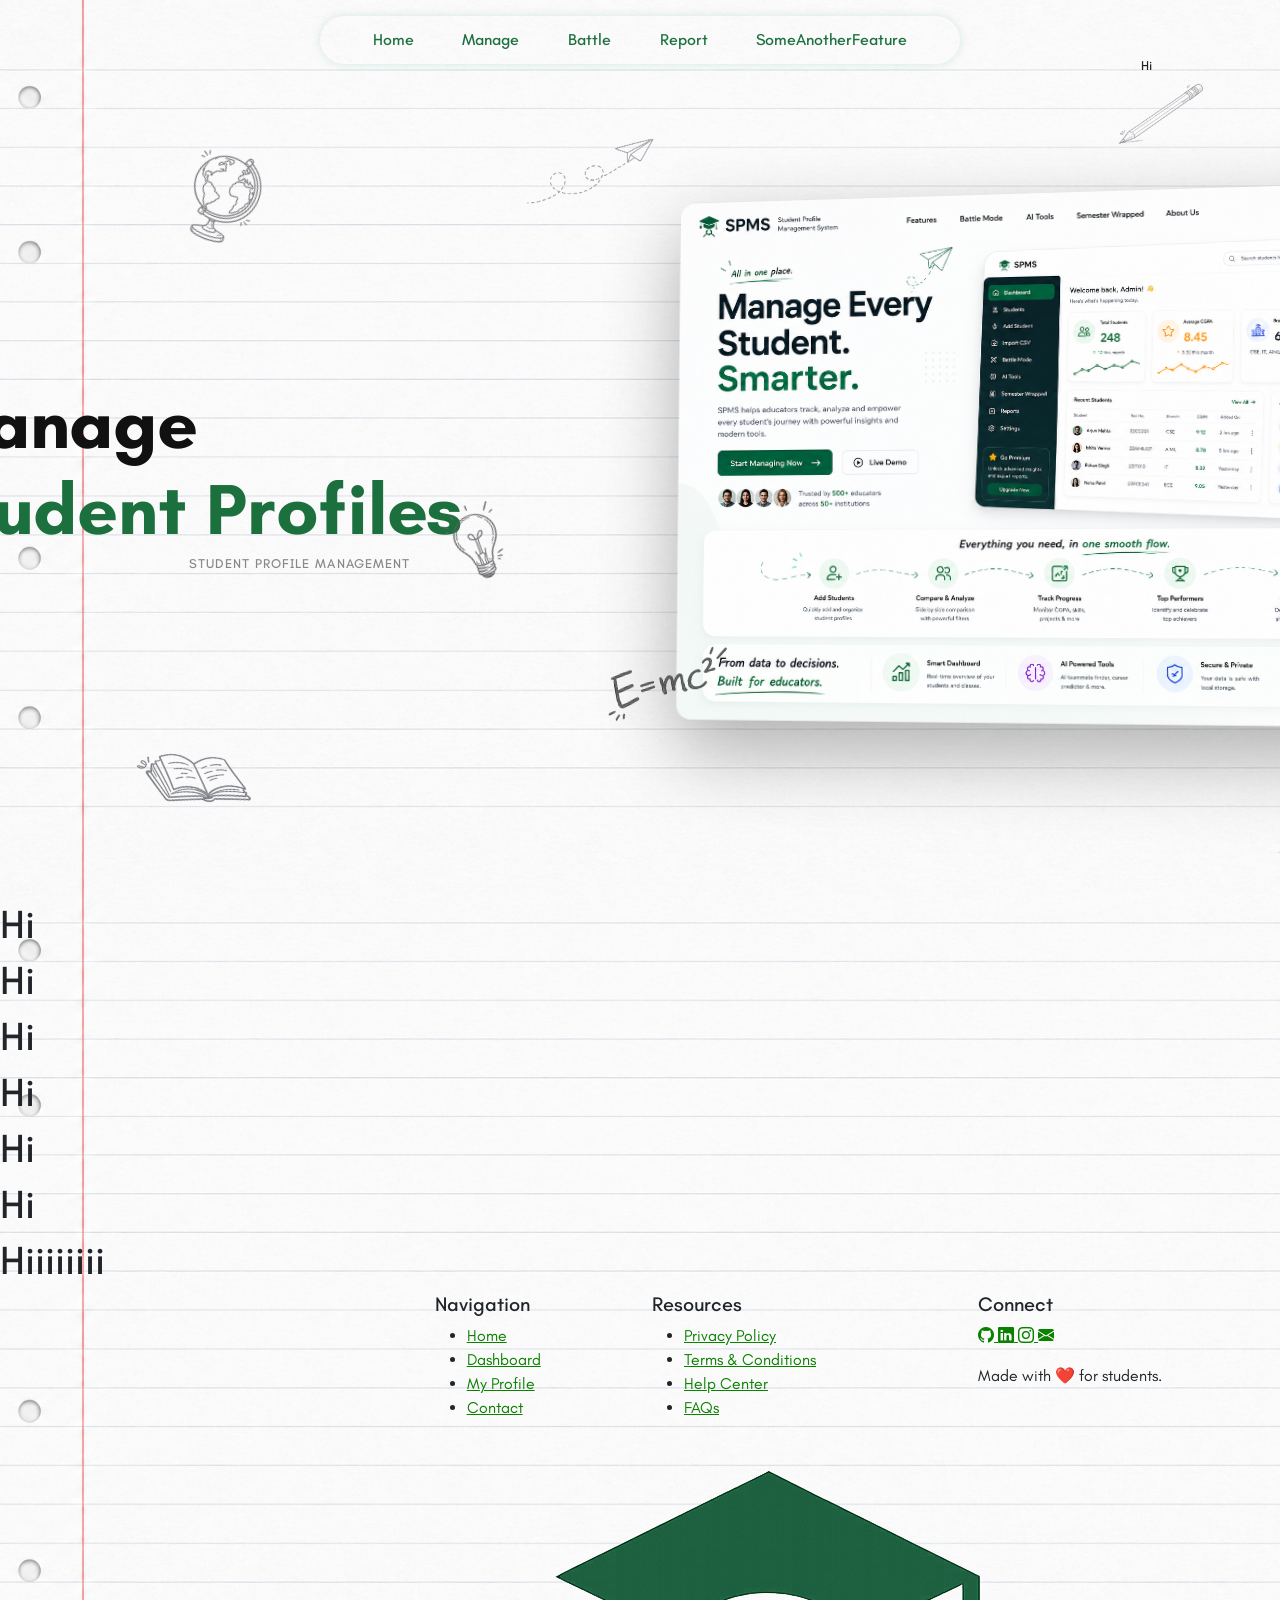
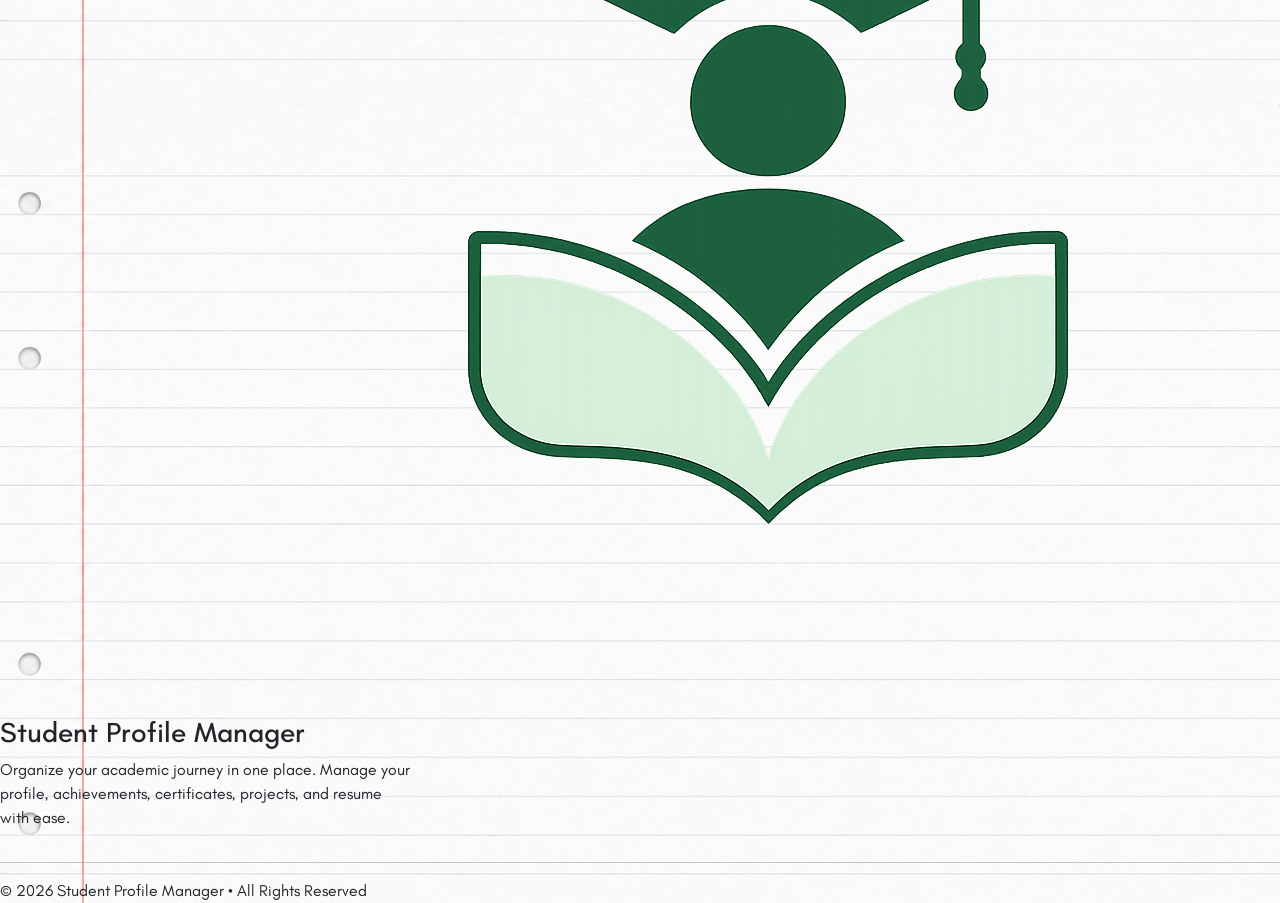
==== pages/index.html @ 8d32bf12 "Index page still left" ====
<!doctype html>
<html lang="en">

<head>
  <meta charset="UTF-8" />
  <meta name="viewport" content="width=device-width, initial-scale=1.0" />
  <title>Nodus</title>
  <!-- Google Font -->
  <link rel="preconnect" href="https://fonts.googleapis.com" />
  <link rel="preconnect" href="https://fonts.gstatic.com" crossorigin />
  <link
    href="https://fonts.googleapis.com/css2?family=Space+Grotesk:wght@400;500;700&family=Teachers:ital,wght@0,400..800;1,400..800&display=swap"
    rel="stylesheet" />

  <link href="https://cdn.jsdelivr.net/npm/bootstrap@5.3.7/dist/css/bootstrap.min.css" rel="stylesheet" />

  <!-- all the links -->
  <link rel="icon" href="../files/assets/logo_whitebg.png" />
  <link rel="stylesheet" href="../style/style.css" />
  <link rel="stylesheet" href="../style/index.css" />

  <!-- Lordicon -->
  <script src="https://cdn.lordicon.com/lordicon.js"></script>
</head>

<body>
  <div id="splash-overlay">
    <div id="splash-logo">
      <img src="../files/assets/logo_text.png" alt="nodus" />
    </div>
  </div>

  <div class="container">
    <div class="header">
      <nav class="navbar">
        <a href="index.html">Home</a>
        <a href="developing.html">Manage</a>
        <a href="developing.html">Battle</a>
        <a href="developing.html">Report</a>
        <a href="developing.html">SomeAnotherFeature</a>
      </nav>

      <!-- Profile Icon with Dropdown -->
      <div class="profile-wrapper">
        <lord-icon src="https://cdn.lordicon.com/bushiqea.json" trigger="hover" colors="primary:#008200"
          style="width: 38px; height: 38px; cursor: pointer">
        </lord-icon>

        <div class="profile-info">
          <span class="profile-name" id="profileName">Hi </span>
          <span class="profile-role" id="profileRole"></span>
        </div>

        <div class="profile-dropdown">
          <div class="dropdown-card">
            <button class="dropdown-item switch" onclick="switchUser()">
              <svg xmlns="http://www.w3.org/2000/svg" width="16" height="16" fill="currentColor" class="bi bi-people"
                viewBox="0 0 16 16">
                <path
                  d="M15 14s1 0 1-1-1-4-5-4-5 3-5 4 1 1 1 1zm-7.978-1L7 12.996c.001-.264.167-1.03.76-1.72C8.312 10.629 9.282 10 11 10c1.717 0 2.687.63 3.24 1.276.593.69.758 1.457.76 1.72l-.008.002-.014.002zM11 7a2 2 0 1 0 0-4 2 2 0 0 0 0 4m3-2a3 3 0 1 1-6 0 3 3 0 0 1 6 0M6.936 9.28a6 6 0 0 0-1.23-.247A7 7 0 0 0 5 9c-4 0-5 3-5 4q0 1 1 1h4.216A2.24 2.24 0 0 1 5 13c0-1.01.377-2.042 1.09-2.904.243-.294.526-.569.846-.816M4.92 10A5.5 5.5 0 0 0 4 13H1c0-.26.164-1.03.76-1.724.545-.636 1.492-1.256 3.16-1.275ZM1.5 5.5a3 3 0 1 1 6 0 3 3 0 0 1-6 0m3-2a2 2 0 1 0 0 4 2 2 0 0 0 0-4" />
              </svg>
              Switch User
            </button>

            <button class="dropdown-item logout" onclick="logoutUser()">
              <svg xmlns="http://www.w3.org/2000/svg" width="16" height="16" fill="currentColor"
                class="bi bi-box-arrow-left" viewBox="0 0 16 16">
                <path fill-rule="evenodd"
                  d="M6 12.5a.5.5 0 0 0 .5.5h8a.5.5 0 0 0 .5-.5v-9a.5.5 0 0 0-.5-.5h-8a.5.5 0 0 0-.5.5v2a.5.5 0 0 1-1 0v-2A1.5 1.5 0 0 1 6.5 2h8A1.5 1.5 0 0 1 16 3.5v9a1.5 1.5 0 0 1-1.5 1.5h-8A1.5 1.5 0 0 1 5 12.5v-2a.5.5 0 0 1 1 0z" />
                <path fill-rule="evenodd"
                  d="M.146 8.354a.5.5 0 0 1 0-.708l3-3a.5.5 0 1 1 .708.708L1.707 7.5H10.5a.5.5 0 0 1 0 1H1.707l2.147 2.146a.5.5 0 0 1-.708.708z" />
              </svg>
              Logout
            </button>
          </div>
        </div>
      </div>
    </div>





<!-- **********LEFT GRID********** -->
    <div class="heroSectionLeft">
      <div class="hero-f-content">
        <div class="text-box">
          <span class="text-line top visible" id="topText"></span>
          <span class="text-line bottom visible" id="bottomText"></span>
        </div>
        <p class="hero-label">Student Profile Management</p>
      </div>

      <div class="signin-doodles" aria-hidden="true">
        <img src="../files/assets/doodle/flying_plane_bw.png" class="doodle plane" alt="" />
        <img src="../files/assets/doodle/book_bw.png" class="doodle book" alt="" />
        <img src="../files/assets/doodle/light_bulb_bw.png" class="doodle bulb" alt="" />
        <img src="../files/assets/doodle/formula_bw.png" class="doodle formula" alt="" />
        <img src="../files/assets/doodle/globe_bw.png" class="doodle globe" alt="" />
        <img src="../files/assets/doodle/pencil_bw.png" class="doodle pencil" alt="" />
      </div>
    </div>

    <div class="heroSectionRight">
      <!-- // tilt on hover // -->
      <div class="hero-shot-wrap">
        <div class="shot-stage" id="shotStage">
          <img id="shotImg" class="shot-img" src="../files/assets/temp_UI.png" alt="describe the image here" />
          <div class="shot-glare" id="shotGlare"></div>
        </div>
      </div>
    </div>
  </div>

  <h1>Hi</h1>
  <h1>Hi</h1>
  <h1>Hi</h1>
  <h1>Hi</h1>
  <h1>Hi</h1>
  <h1>Hi</h1>
  <h1>Hiiiiiiii</h1>
  <!-- Bootstrap Icons -->
  <link rel="stylesheet" href="https://cdn.jsdelivr.net/npm/bootstrap-icons@1.11.3/font/bootstrap-icons.min.css" />

  <footer class="footer">
    <div class="foot-container">
      <div class="row gy-4">
        <!-- Logo -->
        <div class="col-lg-4">
          <h3 class="footer-logo">
            <img src="../files/assets/logo.png" alt="Logo" class="footer-logo-img" />
            Student Profile Manager
          </h3>

          <p>
            Organize your academic journey in one place. Manage your profile,
            achievements, certificates, projects, and resume with ease.
          </p>
        </div>

        <!-- Navigation -->
        <div class="col-lg-2 col-md-4">
          <h5>Navigation</h5>

          <ul class="footer-links">
            <li><a href="index.html">Home</a></li>
            <li><a href="dashboard.html">Dashboard</a></li>
            <li><a href="profile.html">My Profile</a></li>
            <li><a href="contact.html">Contact</a></li>
          </ul>
        </div>

        <!-- Resources -->
        <div class="col-lg-3 col-md-4">
          <h5>Resources</h5>

          <ul class="footer-links">
            <li><a href="#">Privacy Policy</a></li>
            <li><a href="#">Terms & Conditions</a></li>
            <li><a href="#">Help Center</a></li>
            <li><a href="#">FAQs</a></li>
          </ul>
        </div>

        <!-- Social -->
        <div class="col-lg-3 col-md-4">
          <h5>Connect</h5>

          <div class="social-links">
            <a href="https://github.com/" target="_blank">
              <i class="bi bi-github"></i>
            </a>

            <a href="https://linkedin.com/in/" target="_blank">
              <i class="bi bi-linkedin"></i>
            </a>

            <a href="https://instagram.com/" target="_blank">
              <i class="bi bi-instagram"></i>
            </a>

            <a href="mailto:yourmail@gmail.com">
              <i class="bi bi-envelope-fill"></i>
            </a>
          </div>

          <p class="mt-3 mb-0">Made with ❤️ for students.</p>
        </div>
      </div>

      <hr />

      <div class="footer-bottom">
        © 2026 Student Profile Manager • All Rights Reserved
      </div>
    </div>
  </footer>

  <script src="../scripts/index.js"></script>
</body>

</html>
---- style/style.css ----
* {
    font-family: "Teachers", sans-serif;
}


a:link {
    color: #0b8100;
}

a:visited {
    color: #19703fc0;
}

.input_box {
    width: 15vw;
    padding: 10px;
    text-align: center;
    border: 1px solid #ccc;
    border-radius: 8px;
    box-sizing: border-box;
}

.h1{
    color: #008200;
}

.navbar {
    width: 50vw;
    padding: 12px 24px;
    display: flex;
    justify-content: space-evenly;
    align-items: center;
    gap: 20px;

    border-radius: 2vw;
    box-shadow: 0.1px 0.1px 10px #239f7631;

    position: sticky;
    top: 16px;
    z-index: 100;
}

.navbar a {
    font-weight: 500;
    color: #1c703e;
    text-decoration: none;
    border-radius: 8px;
    transition: background 0.2s, color 0.2s, transform 0.15s;
    position: relative;
}

.navbar a::after {
    content: '';
    position: absolute;
    bottom: -2px;
    left: 10%;
    width: 0%;
    height: 2px;
    background: #1c703e;
    border-radius: 2px;
    transition: width 0.25s ease;
    /* Wobbly hand-drawn feel */
    clip-path: polygon(0 40%, 100% 0%, 100% 60%, 0% 100%);
}

.navbar a:hover::after {
    width: 80%;
}

.navbar a:hover {
    color: #005a00;
    transform: translateY(-1px);
}

/* Fix visited/link — both same green */
.navbar a:link,
.navbar a:visited {
    color: #1c703e;
    text-decoration: none;
}

.navbar a:active {
    transform: translateY(0px);
}


.profile-wrapper {
    margin-top: 10px;
    flex-direction: column;
    align-items: center;
    gap: 4px;
}

.profile-info {
    display: flex;
    flex-direction: column;
    align-items: center;
    line-height: 1.3;
}

.profile-name {
    font-size: 13px;
    font-weight: 500;
    color: #222;
}

.profile-role {
    font-size: 11px;
    font-weight: 300;
    color: #888;
}




/* ── Profile Dropdown ── */

.header {
  position: relative;
}

.profile-wrapper {
    z-index: 10;
  position: absolute;
  right: 2rem;
  top: 50%;
  transform: translateY(-50%);
  display: flex;
  align-items: center;
  cursor: pointer;
}

.profile-dropdown {
  display: flex;
  flex-direction: column;
  position: absolute;
  top: 100%;
  padding-top: 8px;
  right: 0;
  z-index: 100;
  opacity: 0;
  pointer-events: none;
  transform: translateY(-6px);
  transition: opacity 0.2s ease-in-out, transform 0.2s ease-in-out;
}

/* show dropdown on hover */
.profile-wrapper:hover .profile-dropdown {
  opacity: 1;
  pointer-events: all;
  transform: translateY(0);
}

.dropdown-card {
  background: #fff;
  border: 1px solid #e5e5e5;
  border-radius: 10px;
  overflow: hidden;
  width: fit-content;
  box-shadow: 0 8px 24px rgba(0, 0, 0, 0.10);
}

.dropdown-item {
  display: flex;
  align-items: center;
  gap: 10px;
  padding: 12px 16px;
  background: none;
  border: none;
  font-size: 14px;
  font-weight: 700;
  color: #333;
  cursor: pointer;
  text-align: left;
  width: 100%;
  white-space: nowrap;
  transition: background 0.15s ease-in-out;
}

.dropdown-item.switch {
  color: #1c703e;
}

.dropdown-item.switch:hover {
  background: #f0faf6;
}

.dropdown-item.logout {
  color: #c0392b;
}

.dropdown-item.logout:hover {
  background: #fff0ef;
}
---- style/index.css ----
* {
  margin: 0;
  padding: 0;
}

body {
  width: 100%;
  height: 100%;
  overflow-x: hidden;
  background: url('../files/assets/page_bg.png');
  background-size: contain;
}

/*SPLASH SCREEN */
#splash-overlay {
  position: fixed;
  inset: 0;
  background: #fdfdfd;
  display: flex;
  align-items: center;
  justify-content: center;
  z-index: 9999;
  animation: splashFade 0.5s ease 1.4s forwards;
  pointer-events: none;
}

#splash-logo {
  animation: logoBurst 1s cubic-bezier(0.22, 1, 0.36, 1) 0.1s both;
}

#splash-logo img {
  width: 20vw;
}

@keyframes logoBurst {
  0% {
    transform: scale(0.15);
    opacity: 0;
  }

  60% {
    transform: scale(1.08);
    opacity: 1;
  }

  80% {
    transform: scale(0.97);
  }

  100% {
    transform: scale(1);
    opacity: 1;
  }
}

@keyframes splashFade {
  0% {
    opacity: 1;
  }

  100% {
    opacity: 0;
    visibility: hidden;
  }
}



/* main */
.container {
  display: grid;
  grid-template-rows: 70px 1fr;
  grid-template-columns: 55% 45%;
  height: 100vh;
  width: 100vw;
}

.header {
  display: flex;
  justify-content: center;
  align-items: center;
  grid-row: 1/2;
  grid-column: 1/3;
}

.heroSectionLeft {
  grid-row: 2/3;
  grid-column: 1/2;
  display: flex;
  align-items: center;
  padding-left: 6vw;
}

.hero-text-content {
  display: flex;
  flex-direction: column;
  gap: 20px;
}

.hero-label {
  margin-left: 30px;
  font-size: 13px;
  font-weight: 500;
  letter-spacing: 0.08em;
  text-transform: uppercase;
  color: #888;
}

.heroSectionRight {
  grid-row: 2/3;
  grid-column: 2/3;
}



.hero-shot-wrap {
  padding: 10px;
  top: 12vh;
  right: 3vw;
  display: flex;
  flex-direction: column;
  align-items: center;
  position: relative;
}

.shot-stage {
  --rx: 4deg;
  /* resting tilt on X axis   */
  --ry: -8deg;
  /* resting tilt on Y axis   */
  --tz: 0px;
  /* push-back depth on hover */
  position: relative;
  width: 100%;
  perspective: 1800px;
}

.shot-img {
  width: 50rem;
  display: block;
  transform: rotateX(var(--rx)) rotateY(var(--ry)) translateZ(var(--tz));
  transform-style: preserve-3d;
  transition: transform 0.35s cubic-bezier(0.22, 1, 0.36, 1);
  will-change: transform;
  border-radius: 16px;
  border: 1px solid rgba(15, 23, 32, 0.08);
  box-shadow: 0 30px 80px rgba(0, 0, 0, 0.308);
}

.shot-glare {
  position: absolute;
  inset: 0;
  border-radius: 16px;
  pointer-events: none;
  transition: opacity 0.3s ease;
}




/* Text wala div */

.text-box {
  margin-left: -15rem;

  display: inline-block;
  text-align: left;
}

.text-line {
  display: block;
  font-size: 8vh;
  font-weight: 700;
  line-height: 1.2;
  transition: opacity 0.4s ease, transform 0.4s ease;
}

.text-line.top {
  color: #111;
}

.text-line.bottom {
  color: #1c703e;
}

/* green */

.text-line.hidden {
  opacity: 0;
  transform: translateY(-12px);
}

.text-line.visible {
  opacity: 1;
  transform: translateY(0);
}



.doodle {
  position: absolute;
  pointer-events: none;
  z-index: 1;
  animation: doodleFloat 20s linear infinite;


}

.book {
  transform: rotate(10deg);
  left: 5%;
  bottom: 5%;
  width: 20vw;
}

.plane {
  left: 35%;
  top: 10%;
  width: 20vw;
}

.pencil {
  right: 5%;
  top: 8%;
  width: 10vw;
}

.globe {
  transform: rotate(20deg);
  right: 75%;
  top: 15%;
  width: 15vw;
}

.bulb {
  transform: rotate(-20deg);
  right: 55%;
  width: 15vw;
}


.formula {
  transform: rotate(-10deg);
  left: 40%;
  top: 65%;
  width: 25vw;
}




@keyframes doodleFloat {

  0% {
    transform: translateY(0px) rotate(0deg);
  }

  15% {
    transform: translateY(-4px) rotate(2deg);
  }

  30% {
    transform: translateY(-8px) rotate(5deg);
  }

  45% {
    transform: translateY(-14px) rotate(2deg);
  }

  50% {
    transform: translateY(-16px) rotate(0deg);
  }

  60% {
    transform: translateY(-14px) rotate(-2deg);
  }

  75% {
    transform: translateY(-8px) rotate(-5deg);
  }

  90% {
    transform: translateY(-3px) rotate(-2deg);
  }

  100% {
    transform: translateY(0px) rotate(0deg);
  }


}
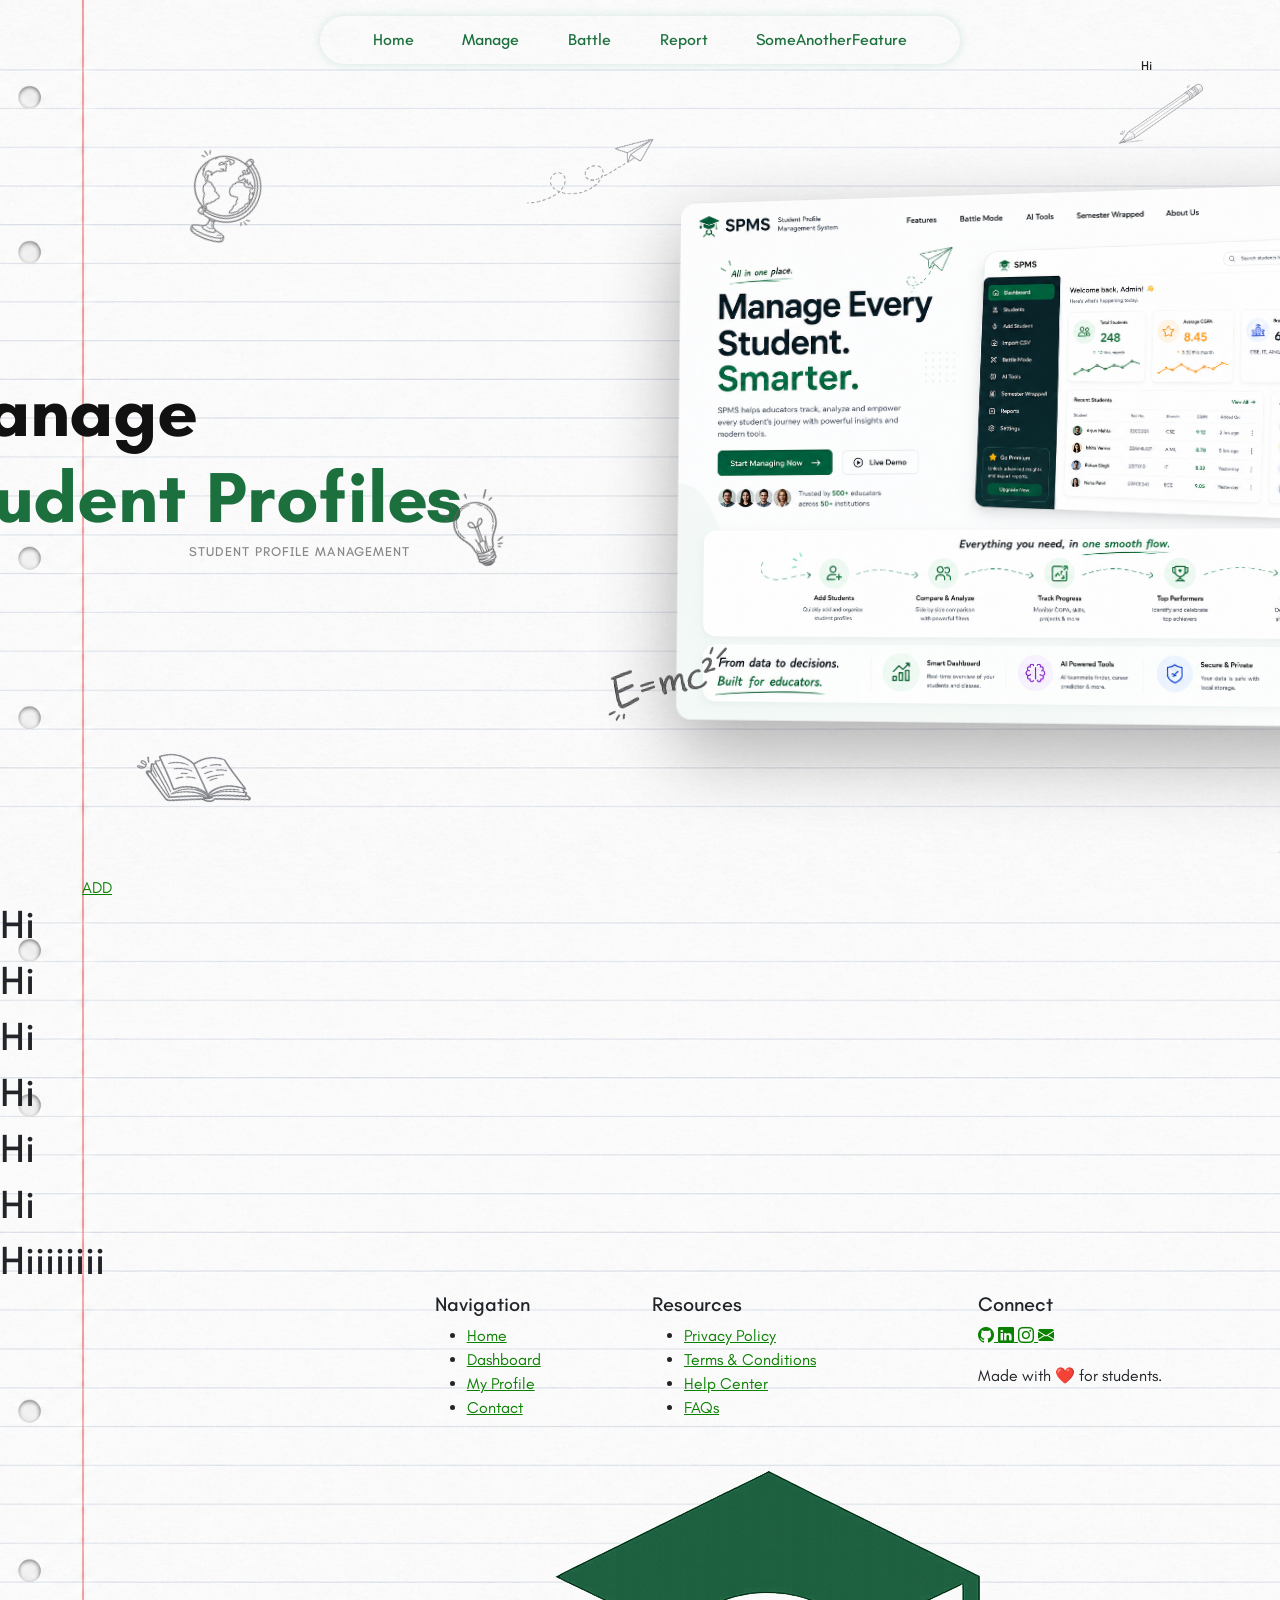
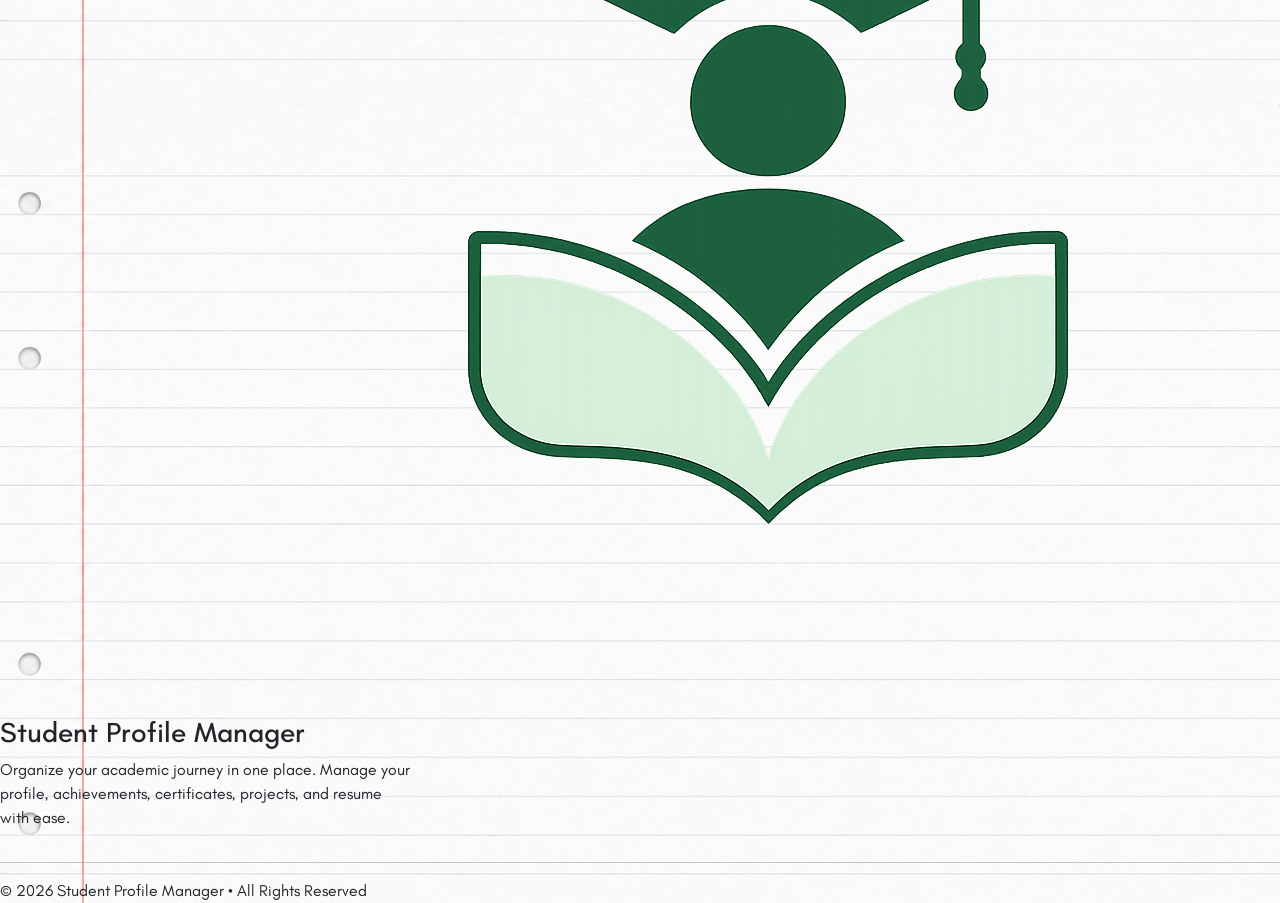
==== commit 0c97e7f4: "add form" ====
--- a/pages/index.html
+++ b/pages/index.html
@@ -79,7 +79,7 @@
 
 
 
-
+<a href="add.html">ADD</a>
 
 <!-- **********LEFT GRID********** -->
     <div class="heroSectionLeft">
@@ -144,9 +144,9 @@
 
           <ul class="footer-links">
             <li><a href="index.html">Home</a></li>
-            <li><a href="dashboard.html">Dashboard</a></li>
-            <li><a href="profile.html">My Profile</a></li>
-            <li><a href="contact.html">Contact</a></li>
+            <li><a href="developing.html">Dashboard</a></li>
+            <li><a href="developing.html">My Profile</a></li>
+            <li><a href="developing.html">Contact</a></li>
           </ul>
         </div>
 
--- a/style/style.css
+++ b/style/style.css
@@ -1,5 +1,20 @@
 * {
     font-family: "Teachers", sans-serif;
+}
+
+
+.submit {
+    grid-column: 1 / -1;
+    padding: 12px 25px;
+    background-color: #1a6f3e;
+    color: white;
+    border: none;
+    border-radius: 8px;
+    cursor: pointer;
+}
+
+.submit:hover {
+    background-color: #145630;
 }
 
 
@@ -20,7 +35,7 @@
     box-sizing: border-box;
 }
 
-.h1{
+.h1 {
     color: #008200;
 }
 
@@ -116,79 +131,79 @@
 /* ── Profile Dropdown ── */
 
 .header {
-  position: relative;
+    position: relative;
 }
 
 .profile-wrapper {
     z-index: 10;
-  position: absolute;
-  right: 2rem;
-  top: 50%;
-  transform: translateY(-50%);
-  display: flex;
-  align-items: center;
-  cursor: pointer;
+    position: absolute;
+    right: 2rem;
+    top: 50%;
+    transform: translateY(-50%);
+    display: flex;
+    align-items: center;
+    cursor: pointer;
 }
 
 .profile-dropdown {
-  display: flex;
-  flex-direction: column;
-  position: absolute;
-  top: 100%;
-  padding-top: 8px;
-  right: 0;
-  z-index: 100;
-  opacity: 0;
-  pointer-events: none;
-  transform: translateY(-6px);
-  transition: opacity 0.2s ease-in-out, transform 0.2s ease-in-out;
+    display: flex;
+    flex-direction: column;
+    position: absolute;
+    top: 100%;
+    padding-top: 8px;
+    right: 0;
+    z-index: 100;
+    opacity: 0;
+    pointer-events: none;
+    transform: translateY(-6px);
+    transition: opacity 0.2s ease-in-out, transform 0.2s ease-in-out;
 }
 
 /* show dropdown on hover */
 .profile-wrapper:hover .profile-dropdown {
-  opacity: 1;
-  pointer-events: all;
-  transform: translateY(0);
+    opacity: 1;
+    pointer-events: all;
+    transform: translateY(0);
 }
 
 .dropdown-card {
-  background: #fff;
-  border: 1px solid #e5e5e5;
-  border-radius: 10px;
-  overflow: hidden;
-  width: fit-content;
-  box-shadow: 0 8px 24px rgba(0, 0, 0, 0.10);
+    background: #fff;
+    border: 1px solid #e5e5e5;
+    border-radius: 10px;
+    overflow: hidden;
+    width: fit-content;
+    box-shadow: 0 8px 24px rgba(0, 0, 0, 0.10);
 }
 
 .dropdown-item {
-  display: flex;
-  align-items: center;
-  gap: 10px;
-  padding: 12px 16px;
-  background: none;
-  border: none;
-  font-size: 14px;
-  font-weight: 700;
-  color: #333;
-  cursor: pointer;
-  text-align: left;
-  width: 100%;
-  white-space: nowrap;
-  transition: background 0.15s ease-in-out;
+    display: flex;
+    align-items: center;
+    gap: 10px;
+    padding: 12px 16px;
+    background: none;
+    border: none;
+    font-size: 14px;
+    font-weight: 700;
+    color: #333;
+    cursor: pointer;
+    text-align: left;
+    width: 100%;
+    white-space: nowrap;
+    transition: background 0.15s ease-in-out;
 }
 
 .dropdown-item.switch {
-  color: #1c703e;
+    color: #1c703e;
 }
 
 .dropdown-item.switch:hover {
-  background: #f0faf6;
+    background: #f0faf6;
 }
 
 .dropdown-item.logout {
-  color: #c0392b;
+    color: #c0392b;
 }
 
 .dropdown-item.logout:hover {
-  background: #fff0ef;
+    background: #fff0ef;
 }
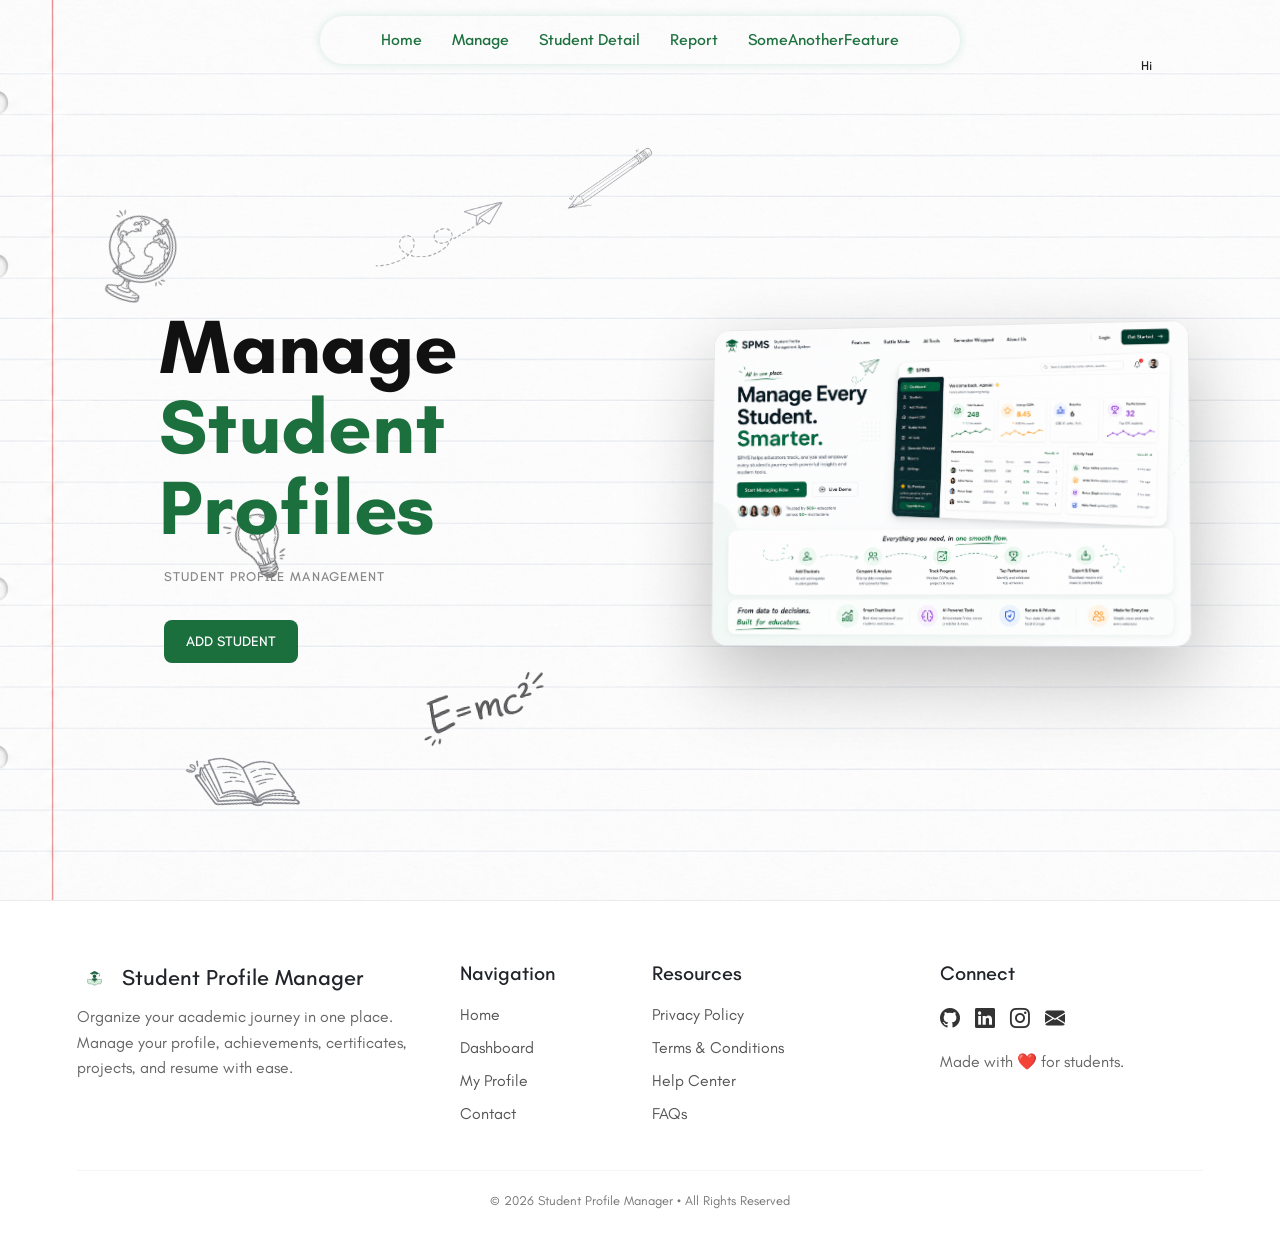
==== commit 2c08259b: "index page fixed unauthorise.html created" ====
--- a/pages/index.html
+++ b/pages/index.html
@@ -4,199 +4,346 @@
 <head>
   <meta charset="UTF-8" />
   <meta name="viewport" content="width=device-width, initial-scale=1.0" />
+
   <title>Nodus</title>
-  <!-- Google Font -->
+
   <link rel="preconnect" href="https://fonts.googleapis.com" />
   <link rel="preconnect" href="https://fonts.gstatic.com" crossorigin />
+
   <link
     href="https://fonts.googleapis.com/css2?family=Space+Grotesk:wght@400;500;700&family=Teachers:ital,wght@0,400..800;1,400..800&display=swap"
     rel="stylesheet" />
 
   <link href="https://cdn.jsdelivr.net/npm/bootstrap@5.3.7/dist/css/bootstrap.min.css" rel="stylesheet" />
 
-  <!-- all the links -->
   <link rel="icon" href="../files/assets/logo_whitebg.png" />
+
   <link rel="stylesheet" href="../style/style.css" />
   <link rel="stylesheet" href="../style/index.css" />
 
-  <!-- Lordicon -->
   <script src="https://cdn.lordicon.com/lordicon.js"></script>
 </head>
 
 <body>
+
+  <!-- SPLASH SCREEN -->
   <div id="splash-overlay">
     <div id="splash-logo">
-      <img src="../files/assets/logo_text.png" alt="nodus" />
+      <img src="../files/assets/logo_text.png" alt="Nodus" />
     </div>
   </div>
 
+
   <div class="container">
-    <div class="header">
+
+    <!-- HEADER -->
+    <header class="header">
+
       <nav class="navbar">
+
         <a href="index.html">Home</a>
-        <a href="developing.html">Manage</a>
-        <a href="developing.html">Battle</a>
-        <a href="developing.html">Report</a>
-        <a href="developing.html">SomeAnotherFeature</a>
+
+        <a href="manage.html" id="navManage" onclick="checkAdmin(event)">
+          Manage
+        </a>
+
+        <a href="Printdetails.html">
+          Student Detail
+        </a>
+
+        <a href="developing.html">
+          Report
+        </a>
+
+        <a href="developing.html">
+          SomeAnotherFeature
+        </a>
+
       </nav>
 
-      <!-- Profile Icon with Dropdown -->
+
+      <!-- PROFILE -->
       <div class="profile-wrapper">
+
         <lord-icon src="https://cdn.lordicon.com/bushiqea.json" trigger="hover" colors="primary:#008200"
           style="width: 38px; height: 38px; cursor: pointer">
         </lord-icon>
 
         <div class="profile-info">
-          <span class="profile-name" id="profileName">Hi </span>
-          <span class="profile-role" id="profileRole"></span>
-        </div>
+          <span class="profile-name" id="profileName">
+            Hi
+          </span>
+
+          <span class="profile-role" id="profileRole">
+          </span>
+        </div>
+
 
         <div class="profile-dropdown">
+
           <div class="dropdown-card">
+
             <button class="dropdown-item switch" onclick="switchUser()">
-              <svg xmlns="http://www.w3.org/2000/svg" width="16" height="16" fill="currentColor" class="bi bi-people"
-                viewBox="0 0 16 16">
+
+              <svg xmlns="http://www.w3.org/2000/svg" width="16" height="16" fill="currentColor" viewBox="0 0 16 16">
                 <path
                   d="M15 14s1 0 1-1-1-4-5-4-5 3-5 4 1 1 1 1zm-7.978-1L7 12.996c.001-.264.167-1.03.76-1.72C8.312 10.629 9.282 10 11 10c1.717 0 2.687.63 3.24 1.276.593.69.758 1.457.76 1.72l-.008.002-.014.002zM11 7a2 2 0 1 0 0-4 2 2 0 0 0 0 4m3-2a3 3 0 1 1-6 0 3 3 0 0 1 6 0M6.936 9.28a6 6 0 0 0-1.23-.247A7 7 0 0 0 5 9c-4 0-5 3-5 4q0 1 1 1h4.216A2.24 2.24 0 0 1 5 13c0-1.01.377-2.042 1.09-2.904.243-.294.526-.569.846-.816M4.92 10A5.5 5.5 0 0 0 4 13H1c0-.26.164-1.03.76-1.724.545-.636 1.492-1.256 3.16-1.275ZM1.5 5.5a3 3 0 1 1 6 0 3 3 0 0 1-6 0m3-2a2 2 0 1 0 0 4 2 2 0 0 0 0-4" />
               </svg>
+
               Switch User
+
             </button>
 
+
             <button class="dropdown-item logout" onclick="logoutUser()">
-              <svg xmlns="http://www.w3.org/2000/svg" width="16" height="16" fill="currentColor"
-                class="bi bi-box-arrow-left" viewBox="0 0 16 16">
+
+              <svg xmlns="http://www.w3.org/2000/svg" width="16" height="16" fill="currentColor" viewBox="0 0 16 16">
                 <path fill-rule="evenodd"
                   d="M6 12.5a.5.5 0 0 0 .5.5h8a.5.5 0 0 0 .5-.5v-9a.5.5 0 0 0-.5-.5h-8a.5.5 0 0 0-.5.5v2a.5.5 0 0 1-1 0v-2A1.5 1.5 0 0 1 6.5 2h8A1.5 1.5 0 0 1 16 3.5v9a1.5 1.5 0 0 1-1.5 1.5h-8A1.5 1.5 0 0 1 5 12.5v-2a.5.5 0 0 1 1 0z" />
+
                 <path fill-rule="evenodd"
                   d="M.146 8.354a.5.5 0 0 1 0-.708l3-3a.5.5 0 1 1 .708.708L1.707 7.5H10.5a.5.5 0 0 1 0 1H1.707l2.147 2.146a.5.5 0 0 1-.708.708z" />
               </svg>
+
               Logout
+
             </button>
+
           </div>
-        </div>
+
+        </div>
+
       </div>
-    </div>
-
-
-
-<a href="add.html">ADD</a>
-
-<!-- **********LEFT GRID********** -->
-    <div class="heroSectionLeft">
-      <div class="hero-f-content">
-        <div class="text-box">
-          <span class="text-line top visible" id="topText"></span>
-          <span class="text-line bottom visible" id="bottomText"></span>
-        </div>
-        <p class="hero-label">Student Profile Management</p>
-      </div>
-
-      <div class="signin-doodles" aria-hidden="true">
-        <img src="../files/assets/doodle/flying_plane_bw.png" class="doodle plane" alt="" />
-        <img src="../files/assets/doodle/book_bw.png" class="doodle book" alt="" />
-        <img src="../files/assets/doodle/light_bulb_bw.png" class="doodle bulb" alt="" />
-        <img src="../files/assets/doodle/formula_bw.png" class="doodle formula" alt="" />
-        <img src="../files/assets/doodle/globe_bw.png" class="doodle globe" alt="" />
-        <img src="../files/assets/doodle/pencil_bw.png" class="doodle pencil" alt="" />
-      </div>
-    </div>
-
-    <div class="heroSectionRight">
-      <!-- // tilt on hover // -->
-      <div class="hero-shot-wrap">
-        <div class="shot-stage" id="shotStage">
-          <img id="shotImg" class="shot-img" src="../files/assets/temp_UI.png" alt="describe the image here" />
-          <div class="shot-glare" id="shotGlare"></div>
-        </div>
-      </div>
-    </div>
+
+    </header>
+
+
+    <!-- HERO -->
+    <main class="hero">
+
+      <!-- LEFT -->
+      <section class="heroSectionLeft">
+
+        <div class="hero-f-content">
+
+          <div class="text-box">
+
+            <span class="text-line top visible" id="topText"></span>
+
+            <span class="text-line bottom visible" id="bottomText"></span>
+
+          </div>
+
+          <p class="hero-label">
+            Student Profile Management
+          </p>
+
+          <a href="manage.html" class="hero-button" style="  color: white;
+">
+            ADD STUDENT
+          </a>
+
+        </div>
+
+
+        <!-- DOODLES -->
+        <div class="signin-doodles" aria-hidden="true">
+
+          <img src="../files/assets/doodle/flying_plane_bw.png" class="doodle plane" alt="" />
+
+          <img src="../files/assets/doodle/book_bw.png" class="doodle book" alt="" />
+
+          <img src="../files/assets/doodle/light_bulb_bw.png" class="doodle bulb" alt="" />
+
+          <img src="../files/assets/doodle/formula_bw.png" class="doodle formula" alt="" />
+
+          <img src="../files/assets/doodle/globe_bw.png" class="doodle globe" alt="" />
+
+          <img src="../files/assets/doodle/pencil_bw.png" class="doodle pencil" alt="" />
+
+        </div>
+
+      </section>
+
+
+      <!-- RIGHT -->
+      <section class="heroSectionRight">
+
+        <div class="hero-shot-wrap">
+
+          <div class="shot-stage" id="shotStage">
+
+            <img id="shotImg" class="shot-img" src="../files/assets/temp_UI.png"
+              alt="Student profile management interface preview" />
+
+            <div class="shot-glare" id="shotGlare"></div>
+
+          </div>
+
+        </div>
+
+      </section>
+
+    </main>
+
   </div>
 
-  <h1>Hi</h1>
-  <h1>Hi</h1>
-  <h1>Hi</h1>
-  <h1>Hi</h1>
-  <h1>Hi</h1>
-  <h1>Hi</h1>
-  <h1>Hiiiiiiii</h1>
-  <!-- Bootstrap Icons -->
-  <link rel="stylesheet" href="https://cdn.jsdelivr.net/npm/bootstrap-icons@1.11.3/font/bootstrap-icons.min.css" />
-
+
+  <!-- FOOTER -->
   <footer class="footer">
+
     <div class="foot-container">
+
       <div class="row gy-4">
-        <!-- Logo -->
+
+        <!-- LOGO -->
         <div class="col-lg-4">
+
           <h3 class="footer-logo">
+
             <img src="../files/assets/logo.png" alt="Logo" class="footer-logo-img" />
+
             Student Profile Manager
+
           </h3>
 
           <p>
-            Organize your academic journey in one place. Manage your profile,
-            achievements, certificates, projects, and resume with ease.
+            Organize your academic journey in one place.
+            Manage your profile, achievements, certificates,
+            projects, and resume with ease.
           </p>
-        </div>
-
-        <!-- Navigation -->
+
+        </div>
+
+
+        <!-- NAVIGATION -->
         <div class="col-lg-2 col-md-4">
-          <h5>Navigation</h5>
+
+          <h5>
+            Navigation
+          </h5>
 
           <ul class="footer-links">
-            <li><a href="index.html">Home</a></li>
-            <li><a href="developing.html">Dashboard</a></li>
-            <li><a href="developing.html">My Profile</a></li>
-            <li><a href="developing.html">Contact</a></li>
+
+            <li>
+              <a href="index.html">
+                Home
+              </a>
+            </li>
+
+            <li>
+              <a href="developing.html">
+                Dashboard
+              </a>
+            </li>
+
+            <li>
+              <a href="developing.html">
+                My Profile
+              </a>
+            </li>
+
+            <li>
+              <a href="developing.html">
+                Contact
+              </a>
+            </li>
+
           </ul>
-        </div>
-
-        <!-- Resources -->
+
+        </div>
+
+
+        <!-- RESOURCES -->
         <div class="col-lg-3 col-md-4">
-          <h5>Resources</h5>
+
+          <h5>
+            Resources
+          </h5>
 
           <ul class="footer-links">
-            <li><a href="#">Privacy Policy</a></li>
-            <li><a href="#">Terms & Conditions</a></li>
-            <li><a href="#">Help Center</a></li>
-            <li><a href="#">FAQs</a></li>
+
+            <li>
+              <a href="#">
+                Privacy Policy
+              </a>
+            </li>
+
+            <li>
+              <a href="#">
+                Terms & Conditions
+              </a>
+            </li>
+
+            <li>
+              <a href="#">
+                Help Center
+              </a>
+            </li>
+
+            <li>
+              <a href="#">
+                FAQs
+              </a>
+            </li>
+
           </ul>
-        </div>
-
-        <!-- Social -->
+
+        </div>
+
+
+        <!-- SOCIAL -->
         <div class="col-lg-3 col-md-4">
-          <h5>Connect</h5>
+
+          <h5>
+            Connect
+          </h5>
 
           <div class="social-links">
-            <a href="https://github.com/" target="_blank">
+
+            <a href="https://github.com/" target="_blank" rel="noopener noreferrer" aria-label="GitHub">
               <i class="bi bi-github"></i>
             </a>
 
-            <a href="https://linkedin.com/in/" target="_blank">
+            <a href="https://linkedin.com/in/" target="_blank" rel="noopener noreferrer" aria-label="LinkedIn">
               <i class="bi bi-linkedin"></i>
             </a>
 
-            <a href="https://instagram.com/" target="_blank">
+            <a href="https://instagram.com/" target="_blank" rel="noopener noreferrer" aria-label="Instagram">
               <i class="bi bi-instagram"></i>
             </a>
 
-            <a href="mailto:yourmail@gmail.com">
+            <a href="mailto:yourmail@gmail.com" aria-label="Email">
               <i class="bi bi-envelope-fill"></i>
             </a>
+
           </div>
 
-          <p class="mt-3 mb-0">Made with ❤️ for students.</p>
-        </div>
+          <p class="mt-3 mb-0">
+            Made with ❤️ for students.
+          </p>
+
+        </div>
+
       </div>
+
 
       <hr />
 
       <div class="footer-bottom">
         © 2026 Student Profile Manager • All Rights Reserved
       </div>
+
     </div>
+
   </footer>
 
+
+  <!-- BOOTSTRAP ICONS -->
+  <link rel="stylesheet" href="https://cdn.jsdelivr.net/npm/bootstrap-icons@1.11.3/font/bootstrap-icons.min.css" />
+
   <script src="../scripts/index.js"></script>
+
 </body>
 
 </html>
--- a/style/style.css
+++ b/style/style.css
@@ -206,4 +206,42 @@
 
 .dropdown-item.logout:hover {
     background: #fff0ef;
-}+}
+
+
+
+
+
+
+
+
+* {
+    margin: 0;
+    padding: 0;
+}
+
+.container {
+    height: 100vh;
+    display: grid;
+    grid-template-rows: 10% 3fr;
+    grid-template-columns: 10% 3fr;
+}
+
+.right {
+    grid-row: 1/3;
+    grid-column: 1/2;
+    background-color: green;
+}
+
+.top {
+    grid-row: 1/2;
+    grid-column: 2/3;
+}
+
+.main {
+    grid-row: 2/3;
+    grid-column: 2/3;
+}
+
+
+
--- a/style/index.css
+++ b/style/index.css
@@ -1,38 +1,67 @@
 * {
   margin: 0;
   padding: 0;
+  box-sizing: border-box;
+}
+
+html {
+  width: 100%;
+  min-height: 100%;
 }
 
 body {
   width: 100%;
-  height: 100%;
+  min-height: 100vh;
   overflow-x: hidden;
-  background: url('../files/assets/page_bg.png');
-  background-size: contain;
-}
-
-/*SPLASH SCREEN */
+
+  font-family: "Teachers", sans-serif;
+
+  background:
+    linear-gradient(rgba(255, 255, 255, 0.35),
+      rgba(255, 255, 255, 0.35)),
+    url("../files/assets/page_bg.png");
+
+  background-size: cover;
+  background-position: center;
+  background-attachment: fixed;
+}
+
+
+/* SPLASH SCREEN */
+
 #splash-overlay {
   position: fixed;
   inset: 0;
+
   background: #fdfdfd;
+
   display: flex;
   align-items: center;
   justify-content: center;
+
   z-index: 9999;
-  animation: splashFade 0.5s ease 1.4s forwards;
+
+  animation:
+    splashFade 0.5s ease 1.4s forwards;
+
   pointer-events: none;
 }
 
 #splash-logo {
-  animation: logoBurst 1s cubic-bezier(0.22, 1, 0.36, 1) 0.1s both;
+  animation:
+    logoBurst 1s cubic-bezier(0.22, 1, 0.36, 1) 0.1s both;
 }
 
 #splash-logo img {
   width: 20vw;
-}
+  max-width: 250px;
+}
+
+
+/* SPLASH ANIMATION */
 
 @keyframes logoBurst {
+
   0% {
     transform: scale(0.15);
     opacity: 0;
@@ -51,9 +80,11 @@
     transform: scale(1);
     opacity: 1;
   }
+
 }
 
 @keyframes splashFade {
+
   0% {
     opacity: 1;
   }
@@ -62,230 +93,918 @@
     opacity: 0;
     visibility: hidden;
   }
-}
-
-
-
-/* main */
+
+}
+
+
+/* MAIN CONTAINER */
+
 .container {
+  width: 100%;
+  min-height: 100vh;
+
   display: grid;
-  grid-template-rows: 70px 1fr;
-  grid-template-columns: 55% 45%;
-  height: 100vh;
-  width: 100vw;
-}
+
+  grid-template-columns:
+    minmax(0, 55%) minmax(0, 45%);
+
+  grid-template-rows: 70px minmax(0, 1fr);
+
+  position: relative;
+}
+
+
+/* HEADER */
 
 .header {
+  width: 100%;
+
   display: flex;
   justify-content: center;
   align-items: center;
-  grid-row: 1/2;
-  grid-column: 1/3;
-}
-
-.heroSectionLeft {
-  grid-row: 2/3;
-  grid-column: 1/2;
+
+  grid-column: 1 / 3;
+  grid-row: 1 / 2;
+
+  position: relative;
+
+  z-index: 50;
+}
+
+.navbar {
   display: flex;
   align-items: center;
+  justify-content: center;
+
+  gap: 30px;
+
+  flex-wrap: wrap;
+}
+
+
+/* HERO */
+
+.hero {
+  width: 100%;
+
+  grid-column: 1 / 3;
+  grid-row: 2 / 3;
+
+  display: grid;
+
+  grid-template-columns:
+    minmax(0, 55%) minmax(0, 45%);
+
+  min-height: 0;
+
+  position: relative;
+}
+
+
+/* LEFT SIDE */
+
+.heroSectionLeft {
+  grid-column: 1 / 2;
+
+  min-width: 0;
+
+  display: flex;
+  align-items: center;
+
   padding-left: 6vw;
-}
-
-.hero-text-content {
+
+  position: relative;
+
+  overflow: hidden;
+}
+
+.hero-f-content {
   display: flex;
   flex-direction: column;
-  gap: 20px;
-}
+
+  gap: 18px;
+
+  position: relative;
+
+  z-index: 10;
+}
+
+
+/* TEXT */
+
+.text-box {
+  display: inline-block;
+
+  text-align: left;
+
+  margin-left: 0;
+}
+
+.text-line {
+  display: block;
+
+  font-size: clamp(42px,
+      6vw,
+      105px);
+
+  font-weight: 700;
+
+  line-height: 1.05;
+
+  transition:
+    opacity 0.4s ease,
+    transform 0.4s ease;
+}
+
+.text-line.top {
+  color: #111;
+}
+
+.text-line.bottom {
+  color: #1c703e;
+}
+
+.text-line.hidden {
+  opacity: 0;
+
+  transform:
+    translateY(-12px);
+}
+
+.text-line.visible {
+  opacity: 1;
+
+  transform:
+    translateY(0);
+}
+
+
+/* LABEL */
 
 .hero-label {
-  margin-left: 30px;
+  margin-left: 5px;
+
   font-size: 13px;
+
   font-weight: 500;
+
   letter-spacing: 0.08em;
+
   text-transform: uppercase;
+
   color: #888;
 }
 
+
+/* ADD BUTTON */
+
+.hero-button {
+  width: fit-content;
+
+  padding: 11px 22px;
+
+  margin-left: 5px;
+
+
+  background-color: #1a6f3d;
+
+  border-radius: 8px;
+
+  text-decoration: none;
+
+  font-size: 14px;
+
+  font-weight: 500;
+
+  transition:
+    background-color 0.2s ease,
+    transform 0.2s ease;
+}
+
+.hero-button:hover {
+  color: white;
+
+  background-color: #155b32;
+
+  transform:
+    translateY(-2px);
+}
+
+
+/* RIGHT SIDE */
+
 .heroSectionRight {
-  grid-row: 2/3;
-  grid-column: 2/3;
-}
-
-
+  grid-column: 2 / 3;
+
+  min-width: 0;
+
+  position: relative;
+
+  display: flex;
+  align-items: center;
+  justify-content: center;
+
+  overflow: visible;
+}
 
 .hero-shot-wrap {
+  width: 100%;
+
   padding: 10px;
-  top: 12vh;
-  right: 3vw;
+
   display: flex;
-  flex-direction: column;
+
+  justify-content: center;
   align-items: center;
+
   position: relative;
 }
 
+
+/* 3D IMAGE */
+
 .shot-stage {
+  width: min(100%,
+      650px);
+
+  position: relative;
+
+  perspective: 1800px;
+
   --rx: 4deg;
-  /* resting tilt on X axis   */
   --ry: -8deg;
-  /* resting tilt on Y axis   */
   --tz: 0px;
-  /* push-back depth on hover */
-  position: relative;
+}
+
+.shot-img {
   width: 100%;
-  perspective: 1800px;
-}
-
-.shot-img {
-  width: 50rem;
+  max-width: 100%;
+
   display: block;
-  transform: rotateX(var(--rx)) rotateY(var(--ry)) translateZ(var(--tz));
+
+  border-radius: 16px;
+
+  border:
+    1px solid rgba(15,
+      23,
+      32,
+      0.08);
+
+  box-shadow:
+    0 30px 80px rgba(0,
+      0,
+      0,
+      0.25);
+
+  transform:
+    rotateX(var(--rx)) rotateY(var(--ry)) translateZ(var(--tz));
+
   transform-style: preserve-3d;
-  transition: transform 0.35s cubic-bezier(0.22, 1, 0.36, 1);
+
+  transition:
+    transform 0.35s cubic-bezier(0.22,
+      1,
+      0.36,
+      1);
+
   will-change: transform;
-  border-radius: 16px;
-  border: 1px solid rgba(15, 23, 32, 0.08);
-  box-shadow: 0 30px 80px rgba(0, 0, 0, 0.308);
 }
 
 .shot-glare {
   position: absolute;
+
   inset: 0;
+
   border-radius: 16px;
+
   pointer-events: none;
-  transition: opacity 0.3s ease;
-}
-
-
-
-
-/* Text wala div */
-
-.text-box {
-  margin-left: -15rem;
-
-  display: inline-block;
-  text-align: left;
-}
-
-.text-line {
-  display: block;
-  font-size: 8vh;
-  font-weight: 700;
-  line-height: 1.2;
-  transition: opacity 0.4s ease, transform 0.4s ease;
-}
-
-.text-line.top {
-  color: #111;
-}
-
-.text-line.bottom {
-  color: #1c703e;
-}
-
-/* green */
-
-.text-line.hidden {
-  opacity: 0;
-  transform: translateY(-12px);
-}
-
-.text-line.visible {
-  opacity: 1;
-  transform: translateY(0);
-}
-
-
+
+  opacity: var(--glare-o, 0);
+
+  background:
+    radial-gradient(circle at var(--gx, 50%) var(--gy, 50%),
+      rgba(255, 255, 255, 0.22),
+      transparent 35%);
+
+  transition:
+    opacity 0.3s ease;
+}
+
+
+/* DOODLES */
 
 .doodle {
   position: absolute;
+
   pointer-events: none;
+
   z-index: 1;
-  animation: doodleFloat 20s linear infinite;
-
-
+
+  animation:
+    doodleFloat 20s linear infinite;
 }
 
 .book {
   transform: rotate(10deg);
+
   left: 5%;
   bottom: 5%;
+
   width: 20vw;
 }
 
 .plane {
   left: 35%;
   top: 10%;
+
   width: 20vw;
 }
 
 .pencil {
   right: 5%;
   top: 8%;
+
   width: 10vw;
 }
 
 .globe {
   transform: rotate(20deg);
+
   right: 75%;
   top: 15%;
+
   width: 15vw;
 }
 
 .bulb {
   transform: rotate(-20deg);
+
   right: 55%;
+
   width: 15vw;
 }
-
 
 .formula {
   transform: rotate(-10deg);
+
   left: 40%;
   top: 65%;
+
   width: 25vw;
 }
 
 
-
+/* DOODLE ANIMATION */
 
 @keyframes doodleFloat {
 
   0% {
-    transform: translateY(0px) rotate(0deg);
+    transform:
+      translateY(0px) rotate(0deg);
   }
 
   15% {
-    transform: translateY(-4px) rotate(2deg);
+    transform:
+      translateY(-4px) rotate(2deg);
   }
 
   30% {
-    transform: translateY(-8px) rotate(5deg);
+    transform:
+      translateY(-8px) rotate(5deg);
   }
 
   45% {
-    transform: translateY(-14px) rotate(2deg);
+    transform:
+      translateY(-14px) rotate(2deg);
   }
 
   50% {
-    transform: translateY(-16px) rotate(0deg);
+    transform:
+      translateY(-16px) rotate(0deg);
   }
 
   60% {
-    transform: translateY(-14px) rotate(-2deg);
+    transform:
+      translateY(-14px) rotate(-2deg);
   }
 
   75% {
-    transform: translateY(-8px) rotate(-5deg);
+    transform:
+      translateY(-8px) rotate(-5deg);
   }
 
   90% {
-    transform: translateY(-3px) rotate(-2deg);
+    transform:
+      translateY(-3px) rotate(-2deg);
   }
 
   100% {
-    transform: translateY(0px) rotate(0deg);
-  }
-
+    transform:
+      translateY(0px) rotate(0deg);
+  }
+
+}
+
+
+/* FOOTER */
+
+.footer {
+  width: 100%;
+
+  padding:
+    60px 6vw 25px;
+
+  background:
+    rgba(255,
+      255,
+      255,
+      0.65);
+
+  border-top:
+    1px solid rgba(0,
+      0,
+      0,
+      0.08);
+}
+
+.foot-container {
+  width: 100%;
+  max-width: 1400px;
+
+  margin: 0 auto;
+}
+
+.footer-logo {
+  display: flex;
+
+  align-items: center;
+
+  gap: 10px;
+
+  font-size: 22px;
+}
+
+.footer-logo-img {
+  width: 35px;
+  height: 35px;
+
+  object-fit: contain;
+}
+
+.footer p {
+  max-width: 430px;
+
+  color: #666;
+
+  line-height: 1.6;
+}
+
+.footer h5 {
+  margin-bottom: 18px;
+}
+
+.footer-links {
+  padding: 0;
+
+  margin: 0;
+
+  list-style: none;
+}
+
+.footer-links li {
+  margin-bottom: 9px;
+}
+
+.footer-links a {
+  color: #555;
+
+  text-decoration: none;
+
+  transition:
+    color 0.2s ease;
+}
+
+.footer-links a:hover {
+  color: #1c703e;
+}
+
+.social-links {
+  display: flex;
+
+  gap: 15px;
+}
+
+.social-links a {
+  color: #333;
+
+  font-size: 20px;
+
+  transition:
+    color 0.2s ease,
+    transform 0.2s ease;
+}
+
+.social-links a:hover {
+  color: #1c703e;
+
+  transform:
+    translateY(-2px);
+}
+
+.footer hr {
+  margin:
+    35px 0 20px;
+
+  border-color:
+    rgba(0,
+      0,
+      0,
+      0.15);
+}
+
+.footer-bottom {
+  text-align: center;
+
+  color: #777;
+
+  font-size: 13px;
+}
+
+
+/* TABLET */
+
+@media (max-width: 1100px) {
+
+  .container {
+    grid-template-columns:
+      minmax(0, 50%) minmax(0, 50%);
+  }
+
+  .hero {
+    grid-template-columns:
+      minmax(0, 50%) minmax(0, 50%);
+  }
+
+  .heroSectionLeft {
+    padding-left: 4vw;
+  }
+
+  .shot-stage {
+    width: 90%;
+  }
+
+  .navbar {
+    gap: 20px;
+  }
+
+}
+
+
+/* MOBILE */
+
+@media (max-width: 768px) {
+
+  body {
+    background-attachment: scroll;
+  }
+
+
+  /* HEADER */
+
+  .container {
+    width: 100%;
+
+    min-height: auto;
+
+    display: block;
+  }
+
+  .header {
+    min-height: 75px;
+
+    padding:
+      12px 15px;
+
+    flex-direction: column;
+
+    gap: 10px;
+  }
+
+  .navbar {
+    width: 100%;
+
+    gap:
+      8px 16px;
+
+    justify-content: center;
+  }
+
+  .navbar a {
+    font-size: 13px;
+  }
+
+
+  /* PROFILE */
+
+  .profile-wrapper {
+    position: absolute;
+
+    right: 12px;
+    top: 15px;
+  }
+
+  .profile-info {
+    display: none;
+  }
+
+
+  /* HERO */
+
+  .hero {
+    width: 100%;
+
+    display: flex;
+
+    flex-direction: column;
+
+    min-height: auto;
+  }
+
+
+  /* TEXT */
+
+  .heroSectionLeft {
+    width: 100%;
+
+    min-height: 430px;
+
+    padding:
+      55px 25px 40px;
+
+    justify-content: center;
+
+    overflow: hidden;
+  }
+
+  .hero-f-content {
+    width: 100%;
+
+    align-items: center;
+
+    text-align: center;
+  }
+
+  .text-box {
+    width: 100%;
+
+    text-align: center;
+  }
+
+  .text-line {
+    font-size: clamp(42px,
+        12vw,
+        70px);
+
+    line-height: 1.05;
+  }
+
+  .hero-label {
+    margin-left: 0;
+
+    font-size: 11px;
+
+    text-align: center;
+  }
+
+  .hero-button {
+    margin-left: 0;
+  }
+
+
+  /* MOBILE IMAGE */
+
+  .heroSectionRight {
+    width: 100%;
+
+    min-height: auto;
+
+    padding:
+      0 20px 50px;
+
+    overflow: hidden;
+  }
+
+  .hero-shot-wrap {
+    width: 100%;
+
+    padding: 0;
+  }
+
+  .shot-stage {
+    width: 100%;
+
+    max-width: 520px;
+
+    perspective: none;
+  }
+
+  .shot-img {
+    width: 100%;
+
+    transform: none !important;
+
+    transition: none;
+
+    border-radius: 12px;
+
+    box-shadow:
+      0 15px 40px rgba(0,
+        0,
+        0,
+        0.18);
+  }
+
+  .shot-glare {
+    display: none;
+  }
+
+
+  /* DOODLES */
+
+  .plane {
+    left: 5%;
+    top: 8%;
+
+    width: 70px;
+  }
+
+  .book {
+    left: 3%;
+    bottom: 5%;
+
+    width: 80px;
+  }
+
+  .bulb {
+    right: 0;
+
+    width: 65px;
+  }
+
+  .globe {
+    right: 5%;
+    top: 10%;
+
+    width: 65px;
+  }
+
+  .pencil {
+    right: 2%;
+    top: 40%;
+
+    width: 55px;
+  }
+
+  .formula {
+    left: 50%;
+    top: auto;
+    bottom: 2%;
+
+    width: 110px;
+  }
+
+
+  /* FOOTER */
+
+  .footer {
+    padding:
+      45px 25px 20px;
+  }
+
+  .footer-logo {
+    justify-content: center;
+
+    text-align: center;
+
+    font-size: 20px;
+  }
+
+  .footer p {
+    margin-left: auto;
+    margin-right: auto;
+
+    text-align: center;
+  }
+
+  .footer h5 {
+    text-align: center;
+  }
+
+  .footer-links {
+    text-align: center;
+  }
+
+  .social-links {
+    justify-content: center;
+  }
+
+  .footer-bottom {
+    line-height: 1.5;
+  }
+
+}
+
+
+/* SMALL MOBILE */
+
+@media (max-width: 480px) {
+
+  .header {
+    min-height: 90px;
+  }
+
+  .navbar {
+    padding-right: 35px;
+  }
+
+  .navbar a {
+    font-size: 12px;
+  }
+
+  .heroSectionLeft {
+    min-height: 390px;
+
+    padding:
+      45px 18px 35px;
+  }
+
+  .text-line {
+    font-size: 12vw;
+  }
+
+  .hero-label {
+    font-size: 10px;
+
+    letter-spacing:
+      0.06em;
+  }
+
+  .heroSectionRight {
+    padding:
+      0 15px 40px;
+  }
+
+  .plane {
+    width: 55px;
+  }
+
+  .book {
+    width: 65px;
+  }
+
+  .bulb {
+    width: 50px;
+  }
+
+  .globe {
+    width: 50px;
+  }
+
+  .pencil {
+    width: 45px;
+  }
+
+  .formula {
+    width: 85px;
+  }
+
+}
+
+
+/* LANDSCAPE MOBILE */
+
+@media (max-width: 900px) and (orientation: landscape) {
+
+  .header {
+    min-height: 60px;
+
+    padding:
+      5px 15px;
+  }
+
+  .heroSectionLeft {
+    min-height: 330px;
+
+    padding:
+      30px 20px;
+  }
+
+  .heroSectionRight {
+    padding-bottom: 30px;
+  }
+
+  .text-line {
+    font-size: 9vw;
+  }
 
 }
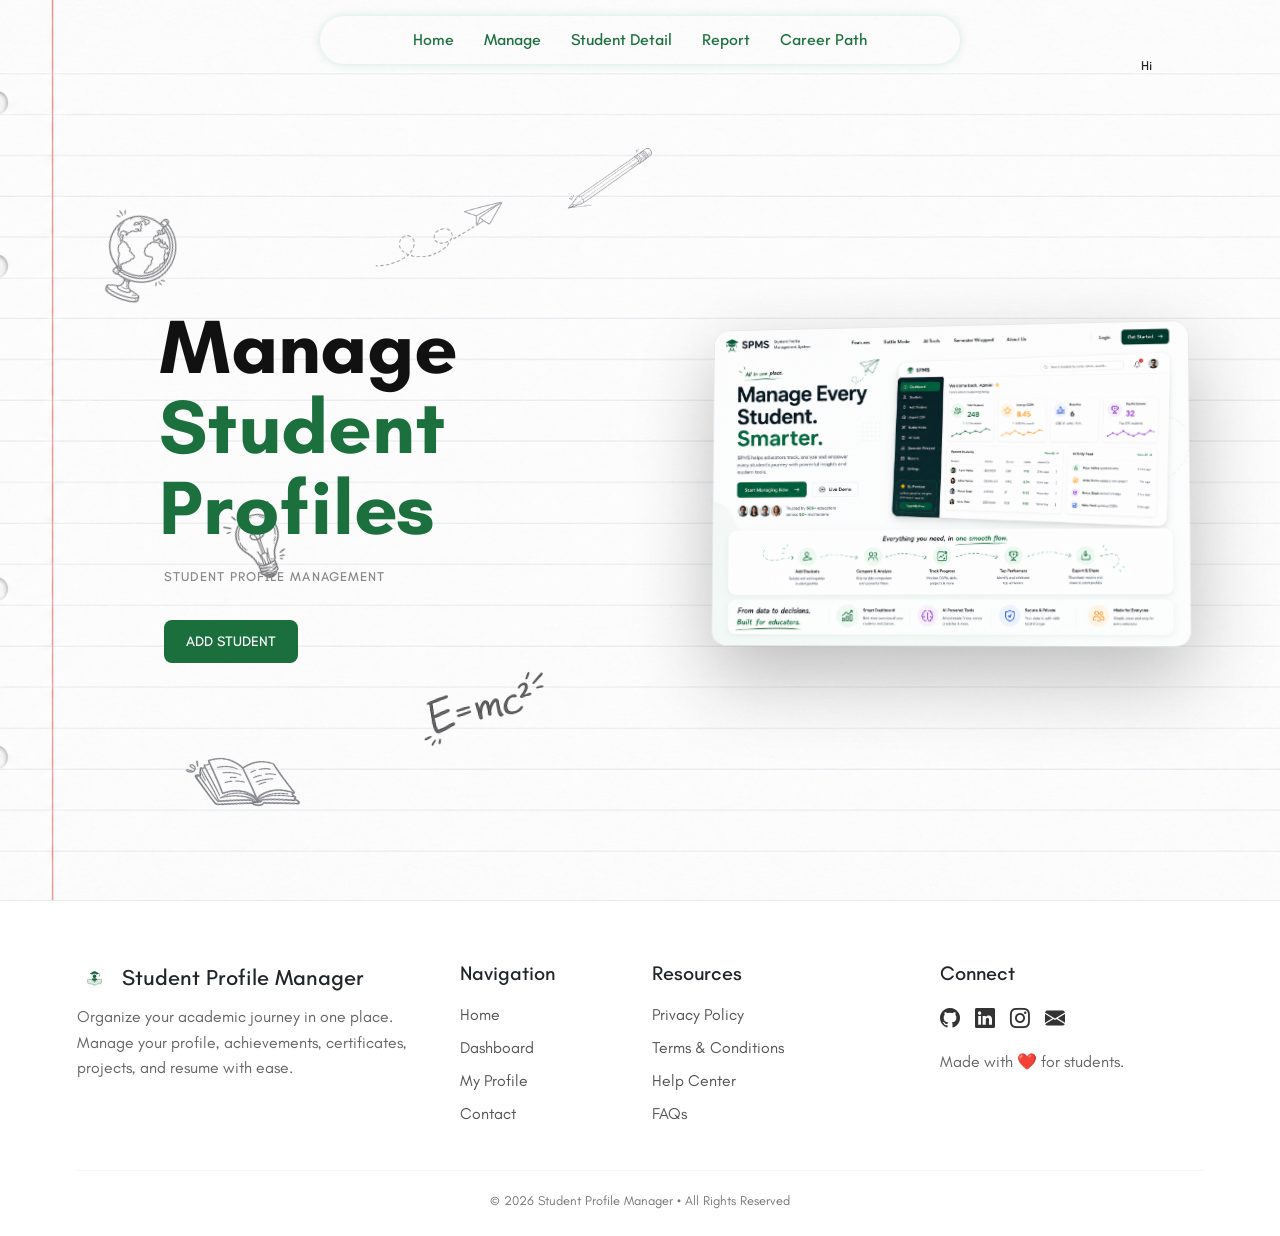
==== commit aca710b3: "CarrerAnalysis done" ====
--- a/pages/index.html
+++ b/pages/index.html
@@ -55,8 +55,8 @@
           Report
         </a>
 
-        <a href="developing.html">
-          SomeAnotherFeature
+        <a href="careerAnalysis.html">
+          Career Path
         </a>
 
       </nav>
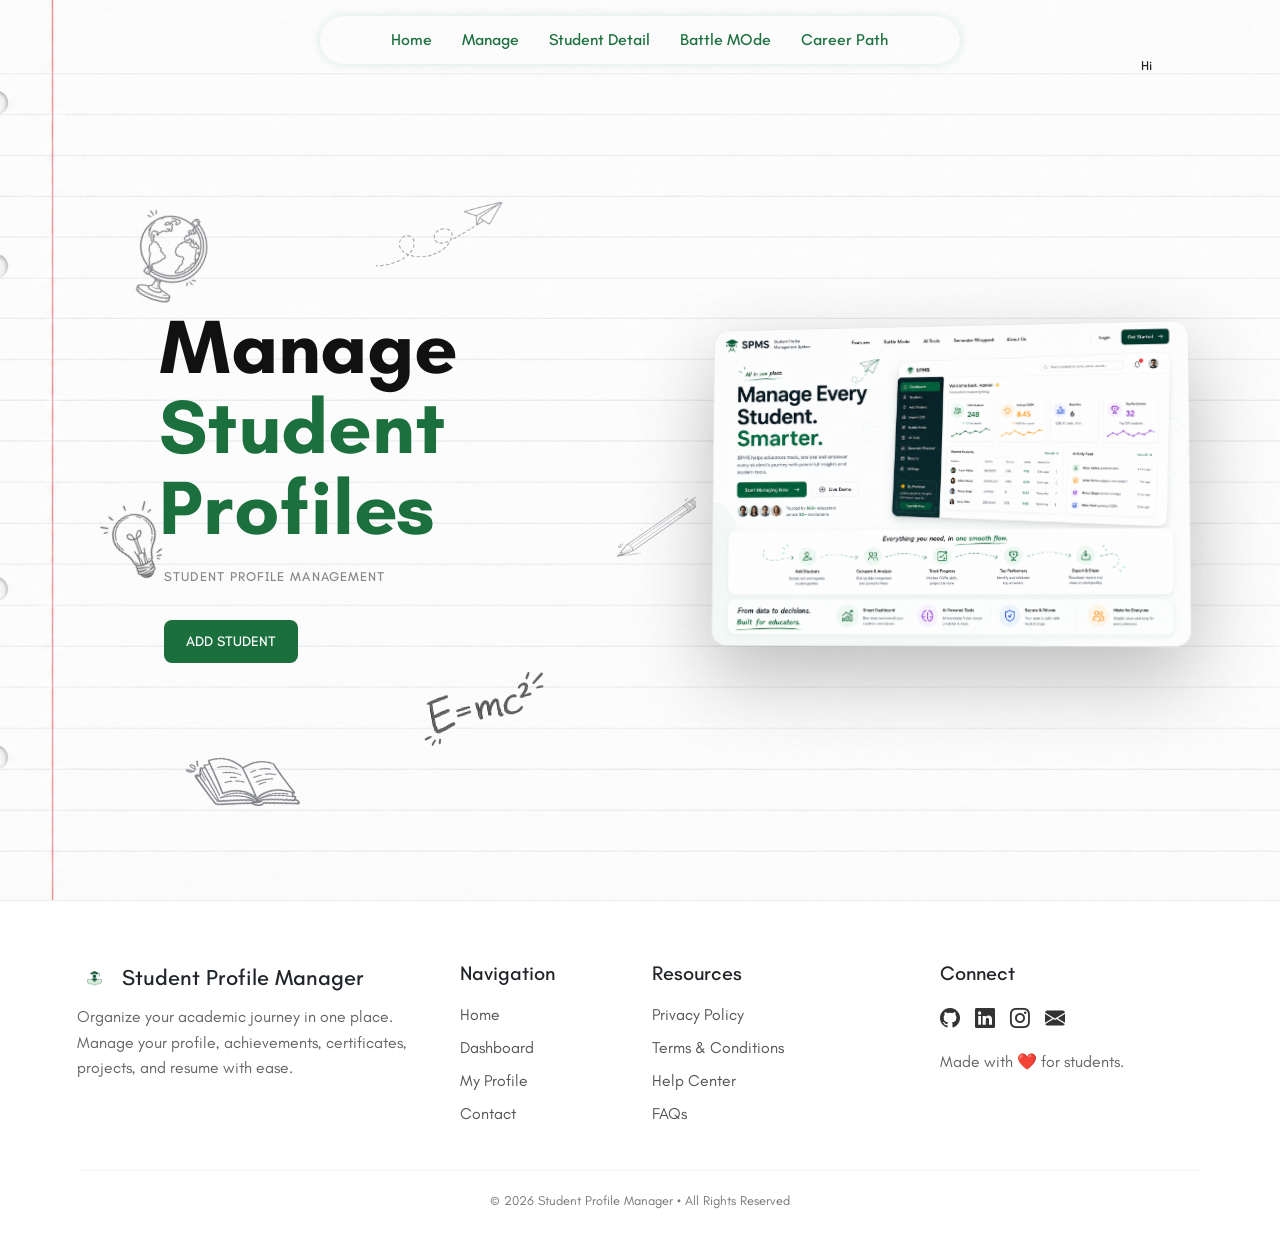
==== commit 61528451: "Battle Mode added" ====
--- a/pages/index.html
+++ b/pages/index.html
@@ -51,8 +51,8 @@
           Student Detail
         </a>
 
-        <a href="developing.html">
-          Report
+        <a href="battleMode.html">
+          Battle MOde
         </a>
 
         <a href="careerAnalysis.html">
--- a/style/index.css
+++ b/style/index.css
@@ -421,16 +421,14 @@
 }
 
 .pencil {
-  right: 5%;
-  top: 8%;
-
+  right: -3%;
   width: 10vw;
 }
 
 .globe {
   transform: rotate(20deg);
 
-  right: 75%;
+  right: 70%;
   top: 15%;
 
   width: 15vw;
@@ -439,7 +437,7 @@
 .bulb {
   transform: rotate(-20deg);
 
-  right: 55%;
+  right: 75%;
 
   width: 15vw;
 }
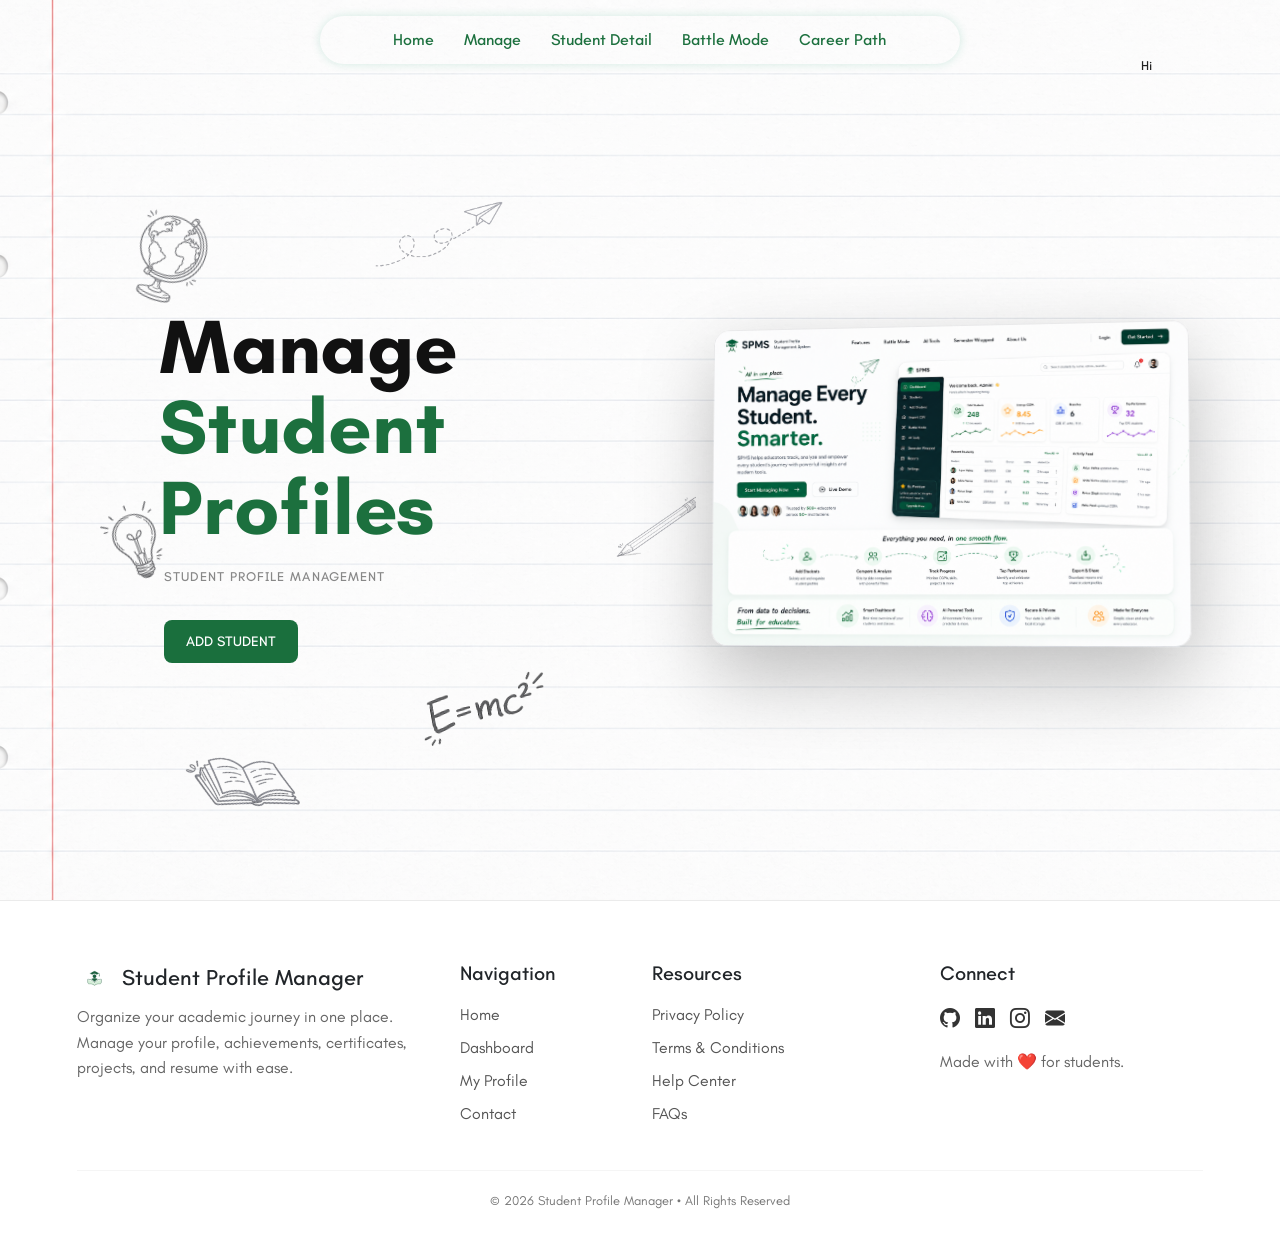
==== commit cdccde67: "random" ====
--- a/pages/index.html
+++ b/pages/index.html
@@ -52,7 +52,7 @@
         </a>
 
         <a href="battleMode.html">
-          Battle MOde
+          Battle Mode
         </a>
 
         <a href="careerAnalysis.html">
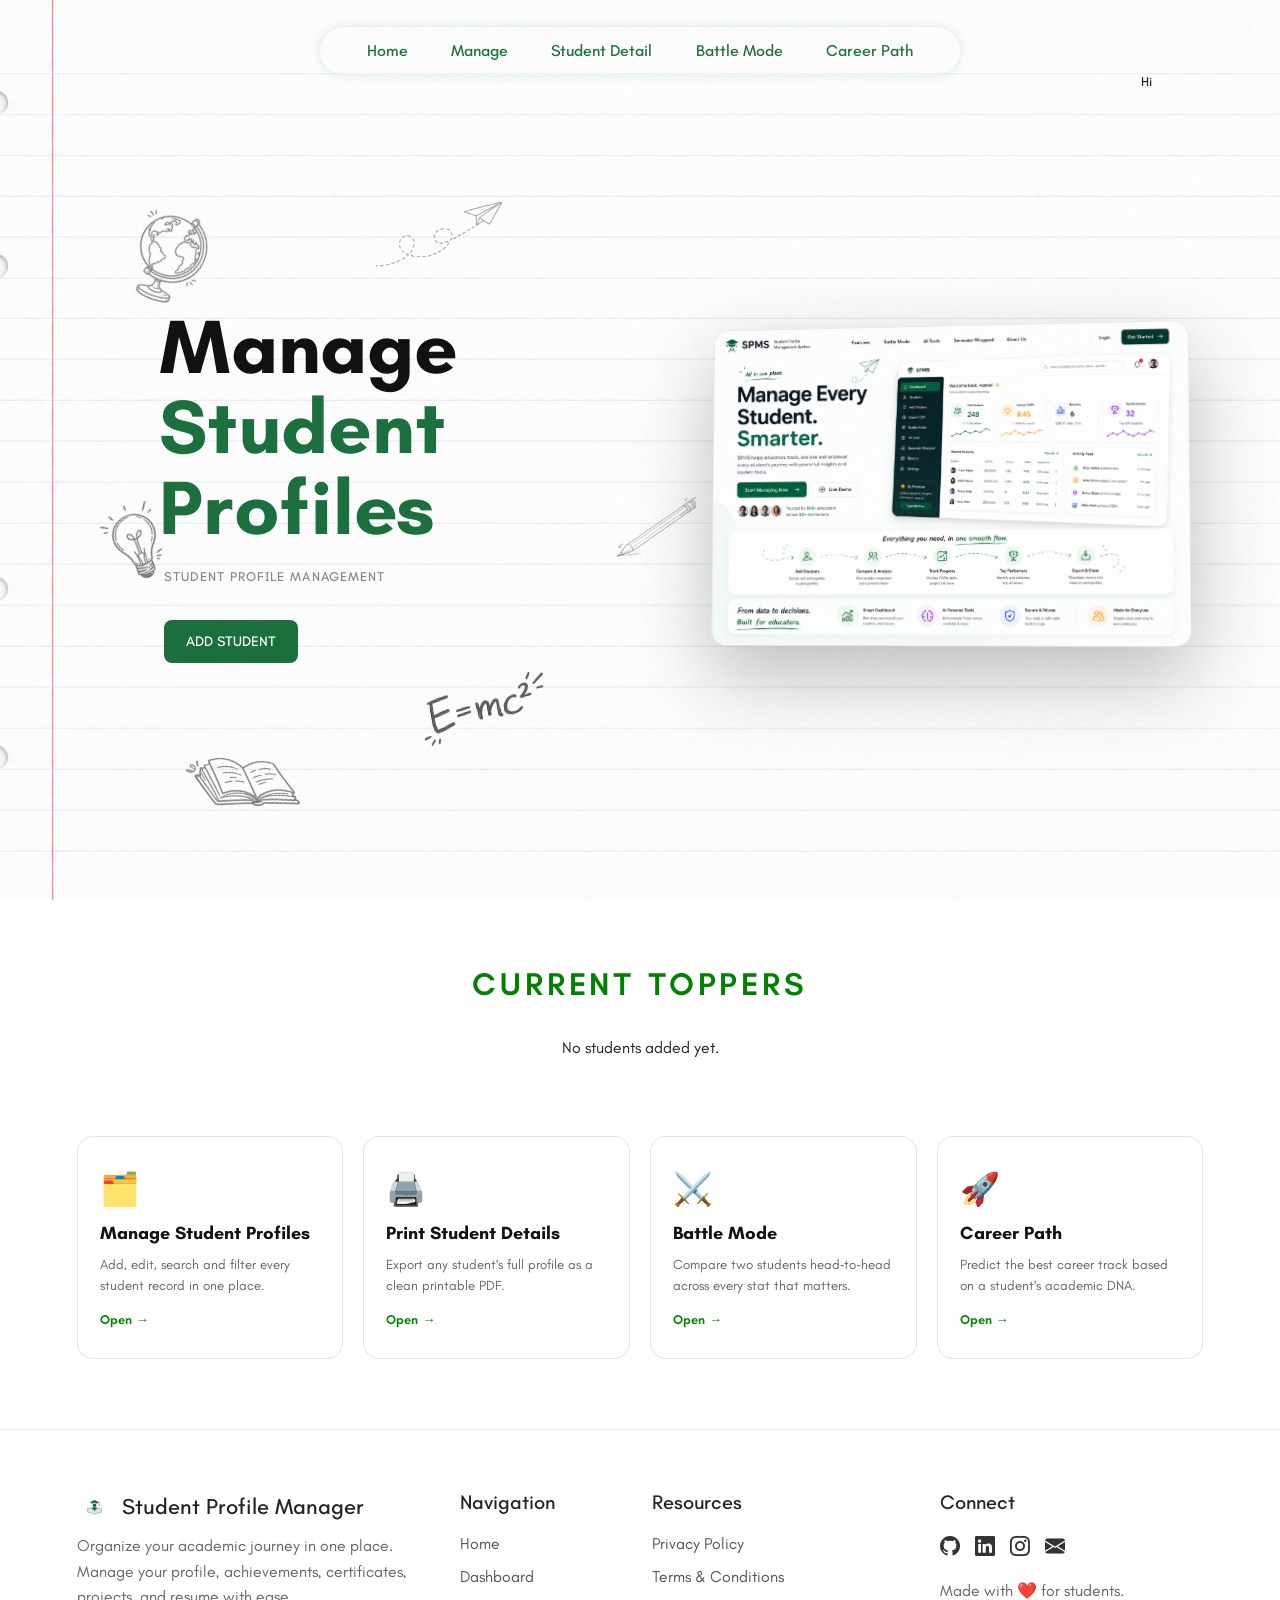
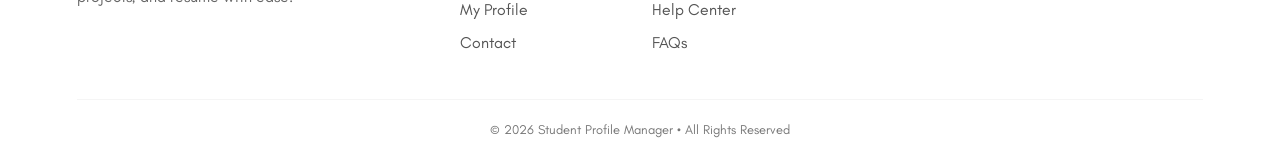
==== commit f106ba28: "index page" ====
--- a/pages/index.html
+++ b/pages/index.html
@@ -43,7 +43,7 @@
 
         <a href="index.html">Home</a>
 
-        <a href="manage.html" id="navManage" onclick="checkAdmin(event)">
+        <a href="manage.html" id="navManage">
           Manage
         </a>
 
@@ -187,6 +187,55 @@
     </main>
 
   </div>
+
+
+  <!-- ================
+  INDEX PAGE SECTIONS
+  ====================== -->
+
+  <!-- ══ HALL OF FAME ══ -->
+  <section class="hof-section">
+    <p class="section-eyebrow"> Current Toppers</p>
+    <div class="hof-podium" id="hofPodium">
+      <!-- JS fills this -->
+    </div>
+  </section>
+
+
+  <!-- ══ FEATURE COLUMNS ══ -->
+  <section class="features-section">
+
+    <a href="manage.html" class="feat-card">
+      <div class="feat-icon">🗂️</div>
+      <h3 class="feat-title">Manage Student Profiles</h3>
+      <p class="feat-desc">Add, edit, search and filter every student record in one place.</p>
+      <span class="feat-cta">Open →</span>
+    </a>
+
+    <a href="Printdetails.html" class="feat-card">
+      <div class="feat-icon">🖨️</div>
+      <h3 class="feat-title">Print Student Details</h3>
+      <p class="feat-desc">Export any student's full profile as a clean printable PDF.</p>
+      <span class="feat-cta">Open →</span>
+    </a>
+
+    <a href="battleMode.html" class="feat-card">
+      <div class="feat-icon">⚔️</div>
+      <h3 class="feat-title">Battle Mode</h3>
+      <p class="feat-desc">Compare two students head‑to‑head across every stat that matters.</p>
+      <span class="feat-cta">Open →</span>
+    </a>
+
+    <a href="careerAnalysis.html" class="feat-card">
+      <div class="feat-icon">🚀</div>
+      <h3 class="feat-title">Career Path</h3>
+      <p class="feat-desc">Predict the best career track based on a student's academic DNA.</p>
+      <span class="feat-cta">Open →</span>
+    </a>
+
+  </section>
+
+
 
 
   <!-- FOOTER -->
--- a/style/style.css
+++ b/style/style.css
@@ -39,6 +39,12 @@
     color: #008200;
 }
 
+.header {
+    position: sticky;
+    top: 16px;
+    z-index: 100;
+}
+
 .navbar {
     width: 50vw;
     padding: 12px 24px;
@@ -46,13 +52,8 @@
     justify-content: space-evenly;
     align-items: center;
     gap: 20px;
-
     border-radius: 2vw;
     box-shadow: 0.1px 0.1px 10px #239f7631;
-
-    position: sticky;
-    top: 16px;
-    z-index: 100;
 }
 
 .navbar a {
@@ -241,7 +242,4 @@
 .main {
     grid-row: 2/3;
     grid-column: 2/3;
-}
-
-
-
+}
--- a/style/index.css
+++ b/style/index.css
@@ -131,16 +131,22 @@
   z-index: 50;
 }
 
+.header {
+  position: sticky;
+  top: 16px;
+  z-index: 100;
+}
+
 .navbar {
+  width: 50vw;
+  padding: 12px 24px;
   display: flex;
+  justify-content: space-evenly;
   align-items: center;
-  justify-content: center;
-
-  gap: 30px;
-
-  flex-wrap: wrap;
-}
-
+  gap: 20px;
+  border-radius: 2vw;
+  box-shadow: 0.1px 0.1px 10px #239f7631;
+}
 
 /* HERO */
 
@@ -1005,4 +1011,222 @@
     font-size: 9vw;
   }
 
+}
+
+
+
+
+/* ══════════════════════════════════════
+   HALL OF FAME
+══════════════════════════════════════ */
+
+.hof-section {
+  width: 100%;
+  padding: 60px 6vw 40px;
+  text-align: center;
+}
+
+.section-eyebrow {
+  font-size: 2rem;
+  font-weight: 600;
+  letter-spacing: 0.12em;
+  text-transform: uppercase;
+  color: #008200;
+  margin-bottom: 28px;
+}
+
+.hof-podium {
+  display: flex;
+  justify-content: center;
+  align-items: flex-end;
+  gap: 20px;
+  flex-wrap: wrap;
+}
+
+.hof-card {
+  background: #008200c5;
+  border-radius: 16px;
+  padding: 28px 24px 24px;
+  width: 200px;
+  display: flex;
+  flex-direction: column;
+  align-items: center;
+  gap: 10px;
+  box-shadow: 0 8px 30px rgba(0, 130, 0, 0.25);
+  transition: transform 0.25s ease, box-shadow 0.25s ease;
+}
+
+.hof-card:hover {
+  transform: translateY(-6px);
+  box-shadow: 0 16px 40px rgba(0, 130, 0, 0.35);
+}
+
+/* 1st card slightly taller */
+.hof-card:first-child {
+  padding-top: 36px;
+  width: 220px;
+}
+
+.hof-rank {
+  font-size: 28px;
+}
+
+.hof-avatar {
+  width: 72px;
+  height: 72px;
+  border-radius: 50%;
+  background: rgba(255, 255, 255, 0.2);
+  border: 3px solid rgba(255, 255, 255, 0.5);
+  color: #fff;
+  font-size: 22px;
+  font-weight: 700;
+  display: flex;
+  align-items: center;
+  justify-content: center;
+  letter-spacing: -1px;
+}
+
+.hof-name {
+  color: #fff;
+  font-weight: 700;
+  font-size: 16px;
+  margin: 0;
+}
+
+.hof-cgpa {
+  color: rgba(255, 255, 255, 0.85);
+  font-size: 14px;
+  font-weight: 500;
+  margin: 0;
+}
+
+
+/* ══════════════════════════════════════
+   FEATURE COLUMNS
+══════════════════════════════════════ */
+
+.features-section {
+  width: 100%;
+  padding: 20px 6vw 70px;
+  display: grid;
+  grid-template-columns: repeat(4, 1fr);
+  gap: 20px;
+}
+
+.feat-card {
+  background: rgba(255, 255, 255, 0.6);
+  border: 1px solid rgba(0, 130, 0, 0.15);
+  border-radius: 16px;
+  padding: 28px 22px;
+  display: flex;
+  flex-direction: column;
+  gap: 10px;
+  text-decoration: none;
+  color: inherit;
+  transition: transform 0.25s ease, box-shadow 0.25s ease, border-color 0.25s ease;
+  backdrop-filter: blur(6px);
+}
+
+.feat-card:hover {
+  transform: translateY(-5px);
+  box-shadow: 0 12px 32px rgba(0, 130, 0, 0.15);
+  border-color: #008200;
+  color: inherit;
+}
+
+.feat-icon {
+  font-size: 32px;
+}
+
+.feat-title {
+  font-size: 18px;
+  font-weight: 700;
+  color: #111;
+  margin: 0;
+}
+
+.feat-desc {
+  font-size: 13.5px;
+  color: #666;
+  line-height: 1.55;
+  margin: 0;
+  flex: 1;
+}
+
+.feat-cta {
+  font-size: 13px;
+  font-weight: 600;
+  color: #008200;
+  margin-top: 4px;
+}
+
+
+/* ══ TABLET ══ */
+@media (max-width: 1100px) {
+  .features-section {
+    grid-template-columns: repeat(2, 1fr);
+  }
+
+  .hof-card {
+    width: 170px;
+  }
+
+  .hof-card:first-child {
+    width: 190px;
+  }
+}
+
+
+/* ══ MOBILE ══ */
+@media (max-width: 768px) {
+  .hof-section {
+    padding: 40px 20px 30px;
+  }
+
+  .hof-podium {
+    gap: 14px;
+  }
+
+  .hof-card {
+    width: 140px;
+    padding: 20px 16px;
+  }
+
+  .hof-card:first-child {
+    width: 160px;
+    padding-top: 26px;
+  }
+
+  .hof-avatar {
+    width: 58px;
+    height: 58px;
+    font-size: 18px;
+  }
+
+  .hof-name {
+    font-size: 14px;
+  }
+
+  .hof-cgpa {
+    font-size: 13px;
+  }
+
+  .features-section {
+    grid-template-columns: 1fr;
+    padding: 10px 20px 50px;
+    gap: 14px;
+  }
+
+  .feat-card {
+    padding: 22px 18px;
+  }
+}
+
+
+.hof-avatar-img {
+  width: 72px;
+  height: 72px;
+  border-radius: 50%;
+  object-fit: cover;
+  border: 3px solid rgba(255, 255, 255, 0.5);
 }
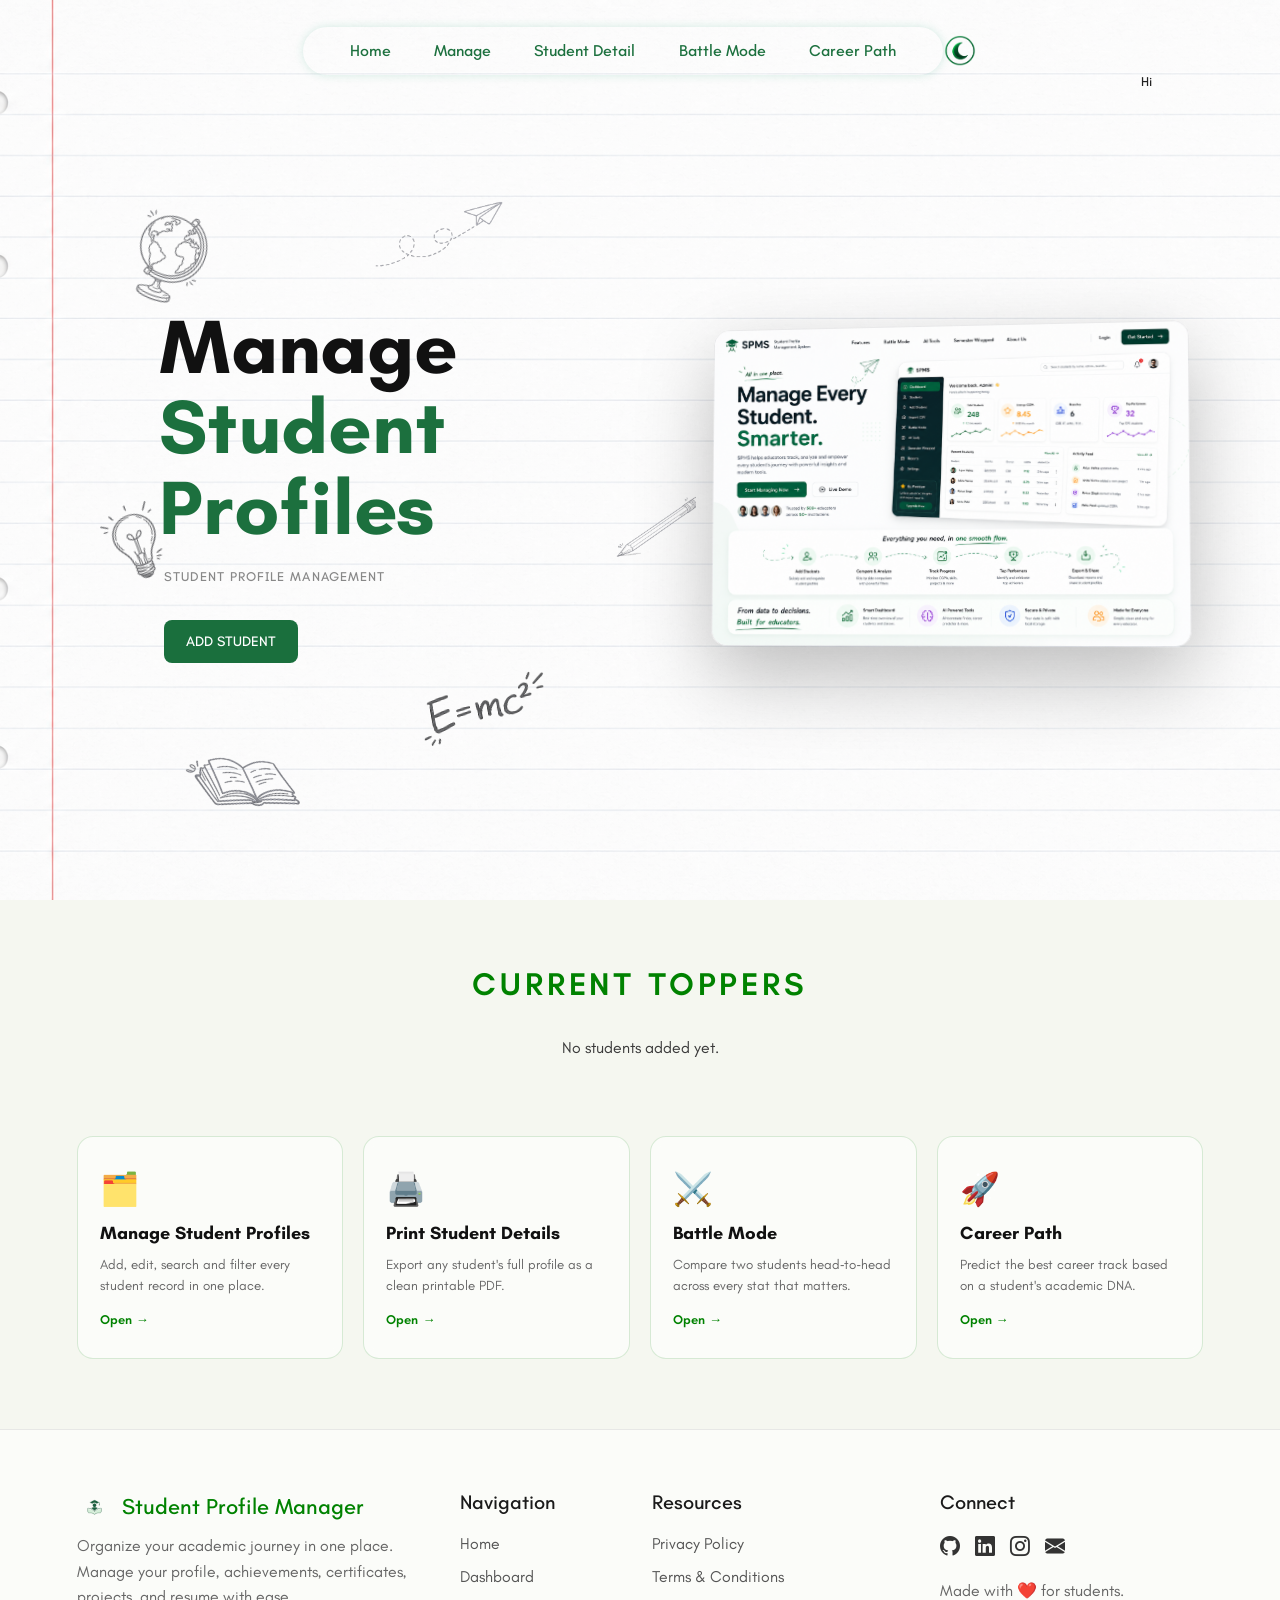
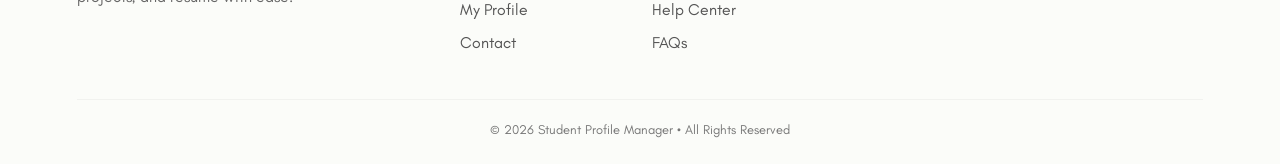
==== commit 02696b14: "homepage darkmode" ====
--- a/pages/index.html
+++ b/pages/index.html
@@ -113,6 +113,14 @@
 
         </div>
 
+      </div>
+
+
+      <div class="toggleTheme">
+        <button id="toggleBtn" >
+          <!-- Test BUtton -->
+          <img src="../files/assets/darkmode.png" alt="themeIcon" id="themeIcon">
+        </button>
       </div>
 
     </header>
@@ -391,6 +399,7 @@
   <!-- BOOTSTRAP ICONS -->
   <link rel="stylesheet" href="https://cdn.jsdelivr.net/npm/bootstrap-icons@1.11.3/font/bootstrap-icons.min.css" />
 
+  <script src="../scripts/script.js"></script>
   <script src="../scripts/index.js"></script>
 
 </body>
--- a/style/index.css
+++ b/style/index.css
@@ -9,21 +9,26 @@
   min-height: 100%;
 }
 
+/* ══ BASE BODY ══ */
 body {
   width: 100%;
   min-height: 100vh;
   overflow-x: hidden;
-
   font-family: "Teachers", sans-serif;
-
+  color: var(--text-primary);
+  transition: background 0.3s ease, color 0.3s ease;
+
+  /* light mode — notebook bg */
   background:
-    linear-gradient(rgba(255, 255, 255, 0.35),
-      rgba(255, 255, 255, 0.35)),
+    linear-gradient(rgba(255, 255, 255, 0.35), rgba(255, 255, 255, 0.35)),
     url("../files/assets/page_bg.png");
-
   background-size: cover;
   background-position: center;
   background-attachment: fixed;
+}
+
+html.dark-mode body {
+  background: #121612;
 }
 
 
@@ -1229,4 +1234,160 @@
   border-radius: 50%;
   object-fit: cover;
   border: 3px solid rgba(255, 255, 255, 0.5);
+}
+
+
+/* ══ LIGHT MODE ══ */
+:root {
+  --bg-primary: #f5f7f0;
+  --bg-secondary: #ffffff;
+  --bg-card: #ffffff;
+
+  --text-primary: #1a1a1a;
+  --text-secondary: #3a3a3a;
+  --text-muted: #666666;
+
+  --accent: #008200;
+  --accent-hover: #005c00;
+  --accent-light: #e6f2e6;
+
+  --border: #c8dfc8;
+  --input-bg: #ffffff;
+  --shadow: rgba(0, 130, 0, 0.10);
+}
+
+/* ══ DARK MODE ══ */
+html.dark-mode {
+  --bg-primary: #121612;
+  --bg-secondary: #1a1f1a;
+  --bg-card: #1e241e;
+
+  --text-primary: #e8ede8;
+  --text-secondary: #b8c8b8;
+  --text-muted: #7a8f7a;
+
+  --accent: #5cb85c;
+  --accent-hover: #80cc80;
+  --accent-light: #1a2e1a;
+
+  --border: #2e3f2e;
+  --input-bg: #1e241e;
+  --shadow: rgba(0, 0, 0, 0.40);
+}
+
+/* ══ BASE ══ */
+body {
+  background-color: var(--bg-primary);
+  color: var(--text-primary);
+  transition: background-color 0.3s ease, color 0.3s ease;
+}
+
+/* ══ HEADINGS ══ */
+h1,
+h2,
+h3 {
+  color: var(--accent);
+}
+
+h4,
+h5,
+h6 {
+  color: var(--text-primary);
+}
+
+/* ══ TEXT ELEMENTS ══ */
+p {
+  color: var(--text-secondary);
+}
+
+small {
+  color: var(--text-muted);
+}
+
+span {
+  color: inherit;
+}
+
+strong {
+  color: var(--text-primary);
+}
+
+label {
+  color: var(--text-secondary);
+}
+
+/* ══ LISTS ══ */
+li {
+  color: var(--text-secondary);
+}
+
+/* ══ TABLE ══ */
+th {
+  color: var(--accent);
+  background-color: var(--accent-light);
+}
+
+td {
+  color: var(--text-secondary);
+}
+
+/* ══ LINKS ══ */
+a {
+  color: var(--accent);
+}
+
+a:hover {
+  color: var(--accent-hover);
+}
+
+/* ══ BUTTONS ══ */
+button {
+  background-color: var(--accent);
+  color: #ffffff;
+  border: 2px solid var(--accent);
+}
+
+button:hover {
+  background-color: var(--accent-hover);
+  border-color: var(--accent-hover);
+}
+
+/* ══ TOGGLE BUTTON — override global button styles ══ */
+#toggleBtn {
+  background-color: transparent;
+  border: none;
+  outline: none;
+  padding: 0;
+}
+
+#toggleBtn:hover {
+  background-color: transparent;
+  border: none;
+}
+
+#toggleBtn img {
+  height: 2rem;
+  border: none;
+}
+
+
+input,
+select,
+textarea {
+  background-color: var(--input-bg);
+  color: var(--text-primary);
+  border: 1.5px solid var(--border);
+}
+
+option {
+  background-color: var(--input-bg);
+  color: var(--text-primary);
+}
+
+/* ══ CARDS / SECTIONS ══ */
+.card,
+.section-box {
+  background-color: var(--bg-card);
+  border: 1px solid var(--border);
+  box-shadow: 0 4px 12px var(--shadow);
 }
